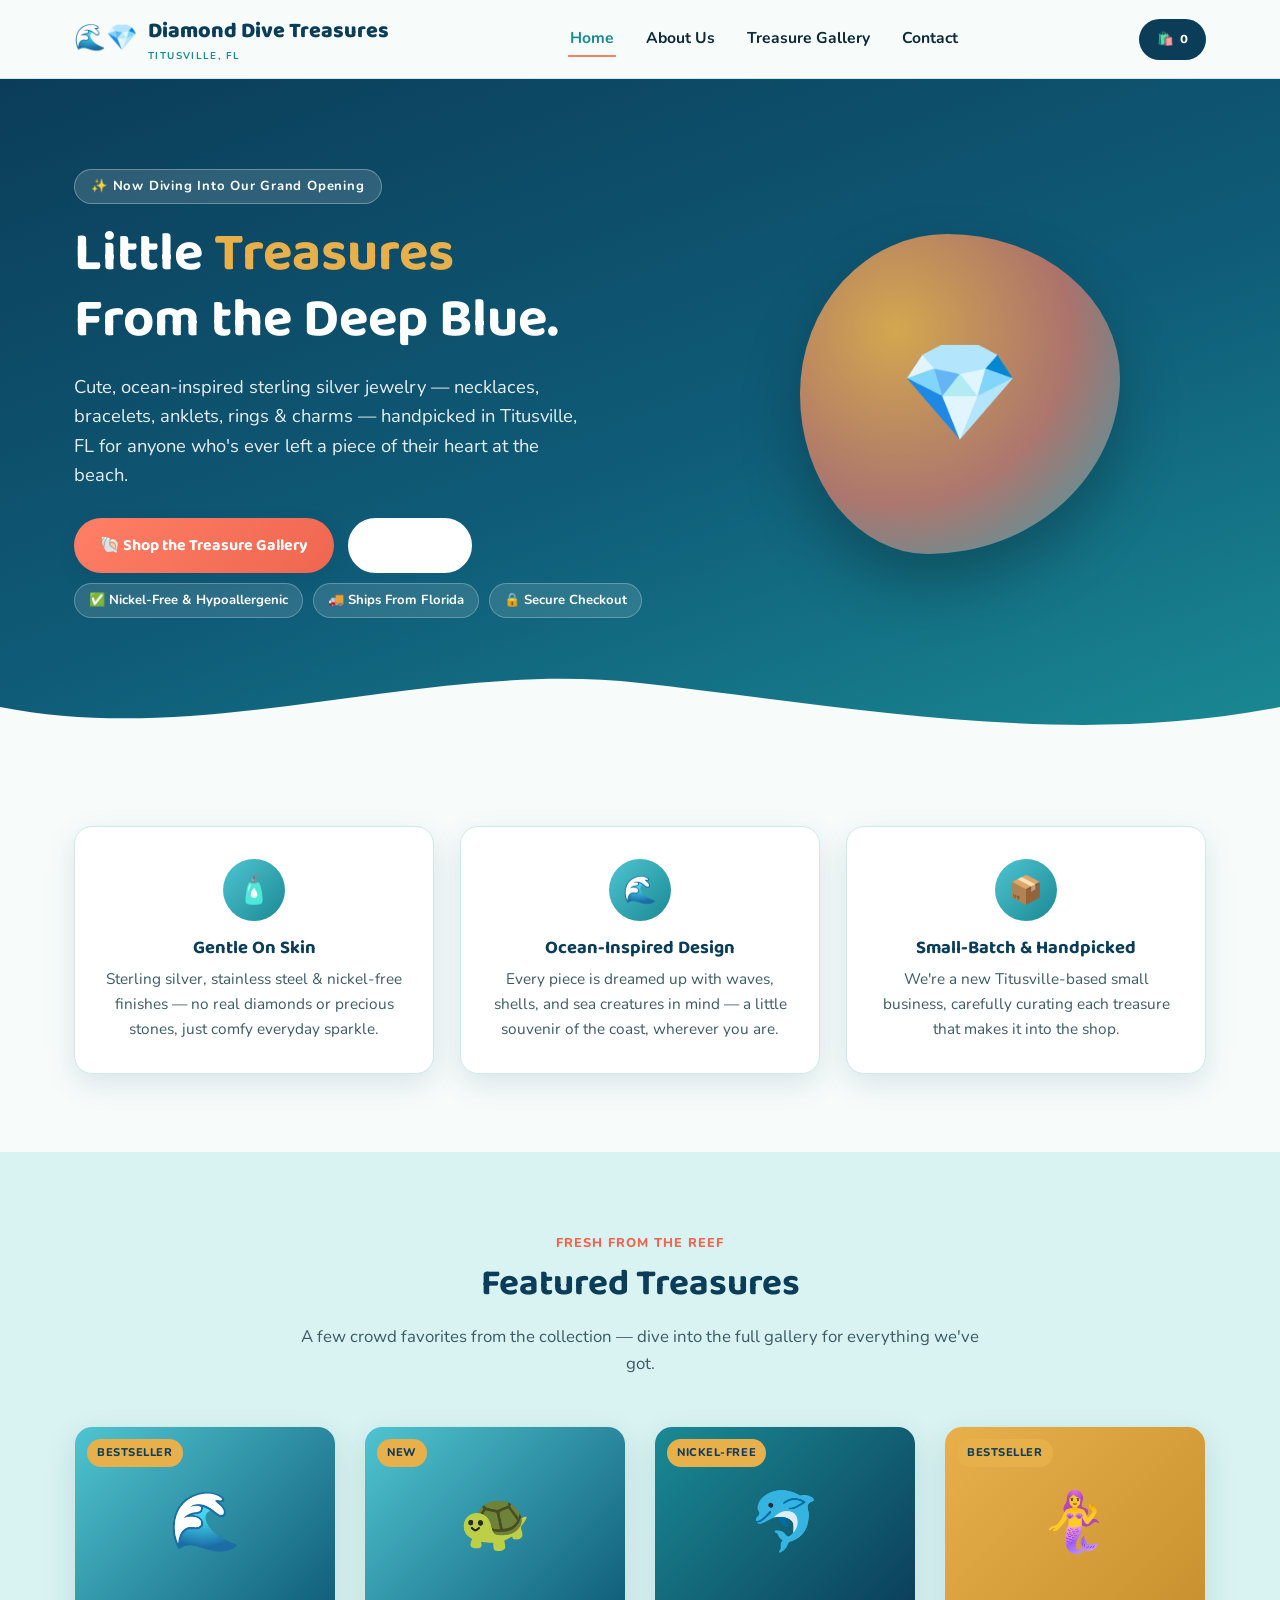
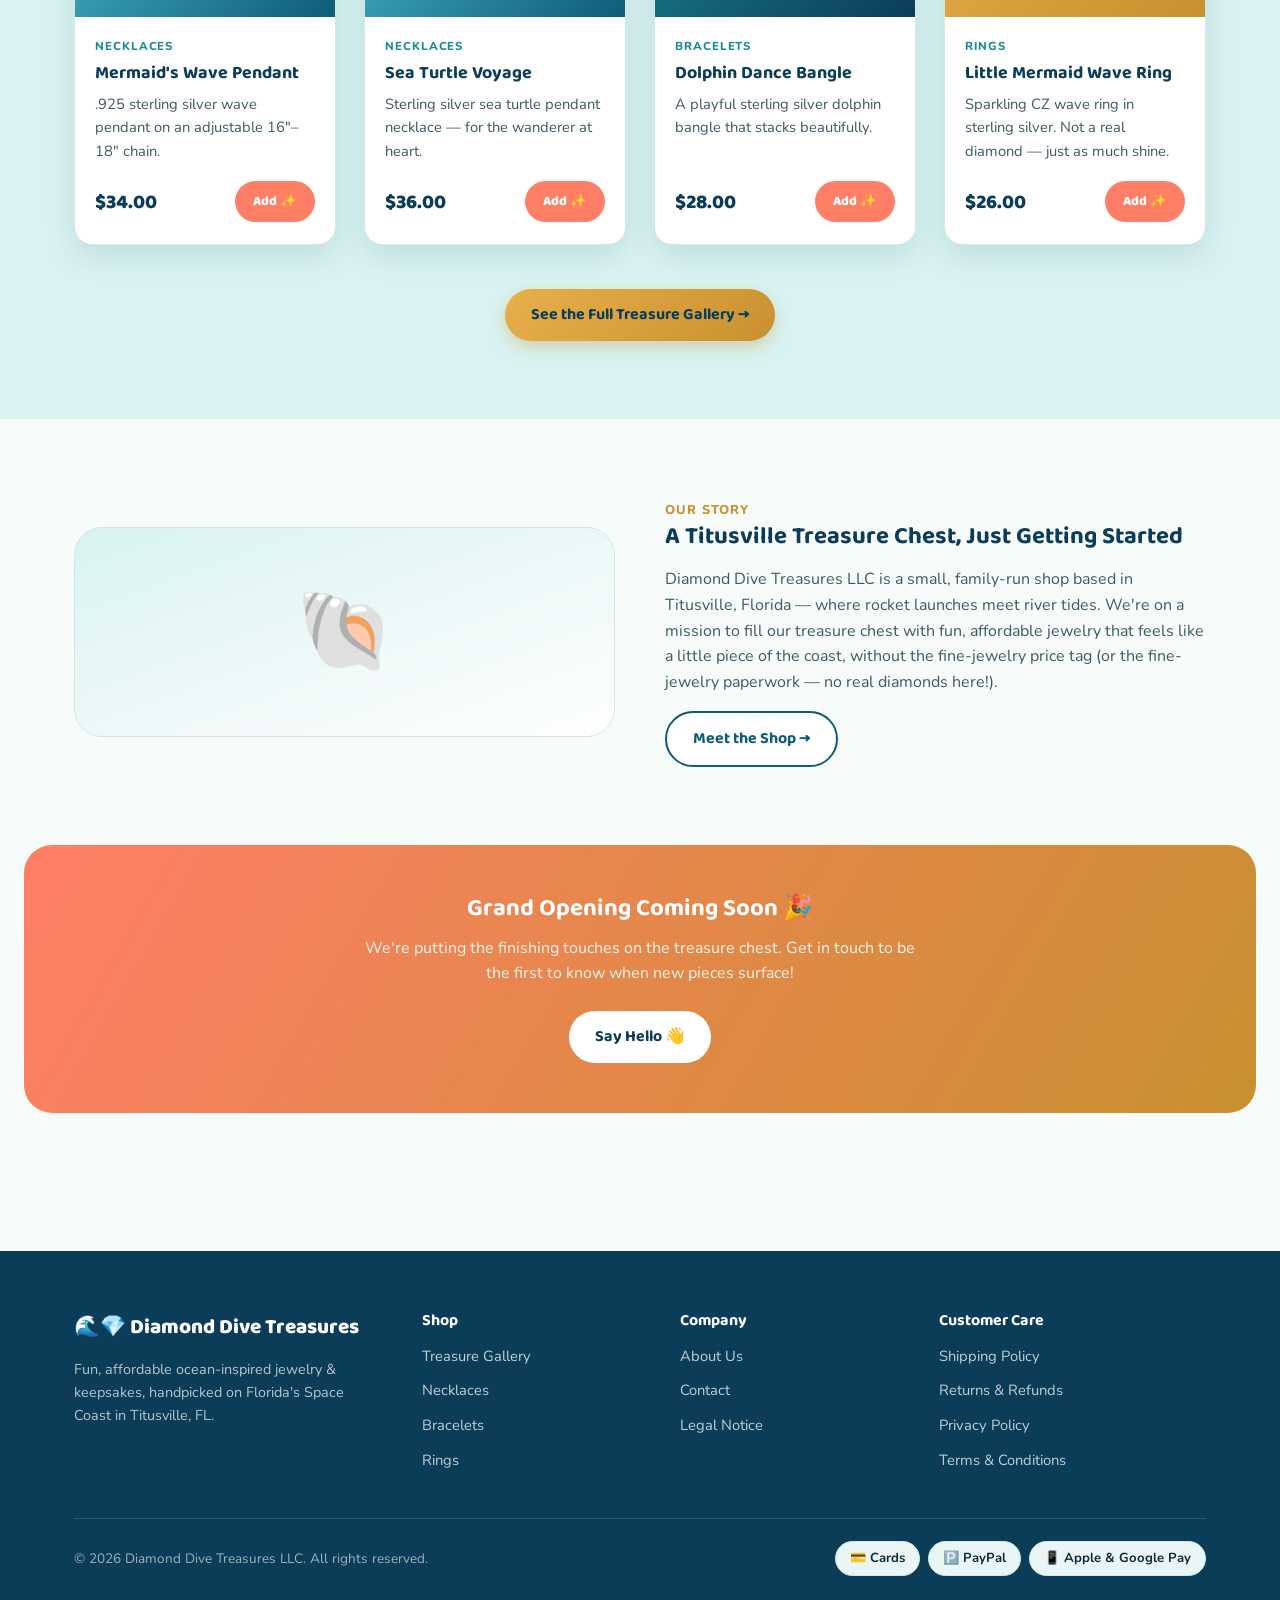
==== index.html @ 78269900 "Remove footer social links and "opening soon" note - Drop the footer-social icon block (Instagram/Fa" ====
<!DOCTYPE html>
<html lang="en">
<head>
  <meta charset="UTF-8" />
  <meta name="viewport" content="width=device-width, initial-scale=1.0" />
  <title>Diamond Dive Treasures LLC | Ocean-Inspired Jewelry &amp; Keepsakes — Titusville, FL</title>
  <meta name="description" content="Fun, affordable ocean-inspired jewelry and keepsakes — sterling silver necklaces, bracelets, anklets, rings & charms. Handpicked in Titusville, FL." />
  <link rel="canonical" href="https://diamonddivetreasures.shop/" />
  <meta property="og:type" content="website" />
  <meta property="og:site_name" content="Diamond Dive Treasures LLC" />
  <meta property="og:url" content="https://diamonddivetreasures.shop/" />
  <meta property="og:title" content="Diamond Dive Treasures LLC | Ocean-Inspired Jewelry &amp; Keepsakes — Titusville, FL" />
  <meta property="og:description" content="Fun, affordable ocean-inspired jewelry and keepsakes — sterling silver necklaces, bracelets, anklets, rings & charms. Handpicked in Titusville, FL." />
  <link rel="icon" href="data:image/svg+xml,%3Csvg xmlns='http://www.w3.org/2000/svg' viewBox='0 0 100 100'%3E%3Ctext y='.9em' font-size='90'%3E%F0%9F%92%8E%3C/text%3E%3C/svg%3E" />
  <link rel="stylesheet" href="css/style.css" />

  <!-- Snipcart (shopping cart + checkout). Replace data-api-key with your own public key. See README.md -->
  <link rel="preconnect" href="https://app.snipcart.com" />
  <link rel="preconnect" href="https://cdn.snipcart.com" />
  <link rel="stylesheet" href="https://cdn.snipcart.com/themes/v3.7.1/default/snipcart.css" />
</head>
<body>

  <!-- ============ HEADER ============ -->
  <header class="site-header">
    <div class="nav-wrap">
      <a href="index.html" class="logo">
        <span class="logo-icon">🌊💎</span>
        <span>
          Diamond Dive Treasures
          <span class="logo-sub">Titusville, FL</span>
        </span>
      </a>
      <nav>
        <ul class="nav-links">
          <li><a href="index.html">Home</a></li>
          <li><a href="about.html">About Us</a></li>
          <li><a href="gallery.html">Treasure Gallery</a></li>
          <li><a href="contact.html">Contact</a></li>
        </ul>
      </nav>
      <div class="nav-actions">
        <button class="cart-btn snipcart-checkout" aria-label="View cart">
          🛍️ <span class="snipcart-total-items">0</span>
        </button>
        <button class="nav-toggle" aria-label="Toggle menu">
          <span></span><span></span><span></span>
        </button>
      </div>
    </div>
  </header>

  <!-- ============ HERO ============ -->
  <section class="hero">
    <div class="bubbles"></div>
    <div class="container">
      <div>
        <span class="hero-eyebrow">✨ Now Diving Into Our Grand Opening</span>
        <h1>Little <span>Treasures</span><br>From the Deep Blue.</h1>
        <p class="lead">Cute, ocean-inspired sterling silver jewelry — necklaces, bracelets, anklets, rings &amp; charms — handpicked in Titusville, FL for anyone who's ever left a piece of their heart at the beach.</p>
        <div class="hero-ctas">
          <a href="gallery.html" class="btn btn-primary">🐚 Shop the Treasure Gallery</a>
          <a href="about.html" class="btn btn-secondary" style="border-color:#fff;color:#fff;">Our Story</a>
        </div>
        <div class="badge-row" style="justify-content:flex-start;">
          <span class="badge">✅ Nickel-Free &amp; Hypoallergenic</span>
          <span class="badge">🚚 Ships From Florida</span>
          <span class="badge">🔒 Secure Checkout</span>
        </div>
      </div>
      <div class="hero-art">
        <div class="hero-blob">💎</div>
      </div>
    </div>
    <div class="wave-divider">
      <svg viewBox="0 0 1440 120" preserveAspectRatio="none"><path fill="#f7fcfb" d="M0,64 C240,120 480,0 720,32 C960,64 1200,120 1440,64 L1440,120 L0,120 Z"></path></svg>
    </div>
  </section>

  <!-- ============ TRUST FEATURES ============ -->
  <section class="section">
    <div class="container">
      <div class="grid-3">
        <div class="feature-card">
          <div class="icon">🧴</div>
          <h3>Gentle On Skin</h3>
          <p>Sterling silver, stainless steel &amp; nickel-free finishes — no real diamonds or precious stones, just comfy everyday sparkle.</p>
        </div>
        <div class="feature-card">
          <div class="icon">🌊</div>
          <h3>Ocean-Inspired Design</h3>
          <p>Every piece is dreamed up with waves, shells, and sea creatures in mind — a little souvenir of the coast, wherever you are.</p>
        </div>
        <div class="feature-card">
          <div class="icon">📦</div>
          <h3>Small-Batch &amp; Handpicked</h3>
          <p>We're a new Titusville-based small business, carefully curating each treasure that makes it into the shop.</p>
        </div>
      </div>
    </div>
  </section>

  <!-- ============ FEATURED PRODUCTS ============ -->
  <section class="section section-alt">
    <div class="container">
      <div class="section-head">
        <span class="kicker">Fresh From the Reef</span>
        <h2>Featured Treasures</h2>
        <p>A few crowd favorites from the collection — dive into the full gallery for everything we've got.</p>
      </div>

      <div class="product-grid">

        <div class="product-card" data-category="necklaces">
          <div class="product-media"><span class="tag">Bestseller</span>🌊</div>
          <div class="product-body">
            <span class="product-cat">Necklaces</span>
            <h3>Mermaid's Wave Pendant</h3>
            <p class="desc">.925 sterling silver wave pendant on an adjustable 16"–18" chain.</p>
            <div class="product-footer">
              <span class="price">$34.00</span>
              <button class="snipcart-add-item"
                data-item-id="ddt-001"
                data-item-price="34.00"
                data-item-url="/gallery.html"
                data-item-name="Mermaid's Wave Pendant Necklace">Add ✨</button>
            </div>
          </div>
        </div>

        <div class="product-card" data-category="necklaces">
          <div class="product-media"><span class="tag">New</span>🐢</div>
          <div class="product-body">
            <span class="product-cat">Necklaces</span>
            <h3>Sea Turtle Voyage</h3>
            <p class="desc">Sterling silver sea turtle pendant necklace — for the wanderer at heart.</p>
            <div class="product-footer">
              <span class="price">$36.00</span>
              <button class="snipcart-add-item"
                data-item-id="ddt-005"
                data-item-price="36.00"
                data-item-url="/gallery.html"
                data-item-name="Sea Turtle Voyage Necklace">Add ✨</button>
            </div>
          </div>
        </div>

        <div class="product-card" data-category="bracelets">
          <div class="product-media"><span class="tag">Nickel-Free</span>🐬</div>
          <div class="product-body">
            <span class="product-cat">Bracelets</span>
            <h3>Dolphin Dance Bangle</h3>
            <p class="desc">A playful sterling silver dolphin bangle that stacks beautifully.</p>
            <div class="product-footer">
              <span class="price">$28.00</span>
              <button class="snipcart-add-item"
                data-item-id="ddt-008"
                data-item-price="28.00"
                data-item-url="/gallery.html"
                data-item-name="Dolphin Dance Bangle">Add ✨</button>
            </div>
          </div>
        </div>

        <div class="product-card" data-category="rings">
          <div class="product-media"><span class="tag">Bestseller</span>🧜‍♀️</div>
          <div class="product-body">
            <span class="product-cat">Rings</span>
            <h3>Little Mermaid Wave Ring</h3>
            <p class="desc">Sparkling CZ wave ring in sterling silver. Not a real diamond — just as much shine.</p>
            <div class="product-footer">
              <span class="price">$26.00</span>
              <button class="snipcart-add-item"
                data-item-id="ddt-013"
                data-item-price="26.00"
                data-item-url="/gallery.html"
                data-item-name="Little Mermaid Wave Ring">Add ✨</button>
            </div>
          </div>
        </div>

      </div>

      <div class="text-center" style="margin-top:44px;">
        <a href="gallery.html" class="btn btn-gold">See the Full Treasure Gallery →</a>
      </div>
    </div>
  </section>

  <!-- ============ ABOUT TEASER ============ -->
  <section class="section">
    <div class="container split">
      <div class="about-blob">🐚</div>
      <div>
        <span class="kicker" style="color:#c9902f;font-weight:800;letter-spacing:.08em;text-transform:uppercase;font-size:.8rem;">Our Story</span>
        <h2>A Titusville Treasure Chest, Just Getting Started</h2>
        <p style="color:var(--ink-soft);">Diamond Dive Treasures LLC is a small, family-run shop based in Titusville, Florida — where rocket launches meet river tides. We're on a mission to fill our treasure chest with fun, affordable jewelry that feels like a little piece of the coast, without the fine-jewelry price tag (or the fine-jewelry paperwork — no real diamonds here!).</p>
        <a href="about.html" class="btn btn-secondary">Meet the Shop →</a>
      </div>
    </div>
  </section>

  <!-- ============ CTA BANNER ============ -->
  <section class="section" style="padding-top:0;">
    <div class="cta-banner">
      <h2>Grand Opening Coming Soon 🎉</h2>
      <p>We're putting the finishing touches on the treasure chest. Get in touch to be the first to know when new pieces surface!</p>
      <a href="contact.html" class="btn" style="background:#fff;color:var(--deep-navy);">Say Hello 👋</a>
    </div>
  </section>

  <!-- ============ FOOTER ============ -->
  <footer class="site-footer">
    <div class="container">
      <div class="footer-grid">
        <div>
          <div class="footer-brand">🌊💎 Diamond Dive Treasures</div>
          <p class="footer-tag">Fun, affordable ocean-inspired jewelry &amp; keepsakes, handpicked on Florida's Space Coast in Titusville, FL.</p>
        </div>
        <div>
          <h4>Shop</h4>
          <ul>
            <li><a href="gallery.html">Treasure Gallery</a></li>
            <li><a href="gallery.html#necklaces">Necklaces</a></li>
            <li><a href="gallery.html#bracelets">Bracelets</a></li>
            <li><a href="gallery.html#rings">Rings</a></li>
          </ul>
        </div>
        <div>
          <h4>Company</h4>
          <ul>
            <li><a href="about.html">About Us</a></li>
            <li><a href="contact.html">Contact</a></li>
            <li><a href="legal-notice.html">Legal Notice</a></li>
          </ul>
        </div>
        <div>
          <h4>Customer Care</h4>
          <ul>
            <li><a href="shipping-policy.html">Shipping Policy</a></li>
            <li><a href="returns-refunds.html">Returns &amp; Refunds</a></li>
            <li><a href="privacy-policy.html">Privacy Policy</a></li>
            <li><a href="terms-conditions.html">Terms &amp; Conditions</a></li>
          </ul>
        </div>
      </div>
      <div class="footer-bottom">
        <span>&copy; <span id="year"></span> Diamond Dive Treasures LLC. All rights reserved.</span>
        <div class="payment-badges" aria-label="We accept">
          <span class="badge" style="color:#0d2b36;background:#e9f6f5;border-color:#cfe9e7;">💳 Cards</span>
          <span class="badge" style="color:#0d2b36;background:#e9f6f5;border-color:#cfe9e7;">🅿️ PayPal</span>
          <span class="badge" style="color:#0d2b36;background:#e9f6f5;border-color:#cfe9e7;">📱 Apple &amp; Google Pay</span>
        </div>
      </div>
    </div>
  </footer>

  <script>document.getElementById('year').textContent = new Date().getFullYear();</script>
  <script src="js/main.js"></script>

  <!-- Snipcart cart container -->
  <div hidden id="snipcart" data-api-key="YOUR_SNIPCART_PUBLIC_API_KEY" data-config-modal-style="side"></div>
  <script async src="https://cdn.snipcart.com/themes/v3.7.1/default/snipcart.js"></script>
</body>
</html>
---- css/style.css ----
/* ============================================================
   Diamond Dive Treasures LLC — Ocean Theme Stylesheet
   ============================================================ */

@import url('https://fonts.googleapis.com/css2?family=Baloo+2:wght@500;700;800&family=Nunito:wght@400;600;700;800&display=swap');

:root {
  /* Ocean palette */
  --deep-navy: #0b3d59;
  --ocean-blue: #0f5c78;
  --teal: #1a8a94;
  --aqua: #4fc4d1;
  --seafoam: #d8f3f1;
  --foam-white: #f7fcfb;
  --sand: #fdf6e8;
  --treasure-gold: #e8b04b;
  --treasure-gold-dark: #c9902f;
  --coral: #ff7f66;
  --coral-dark: #ef6650;
  --ink: #0d2b36;
  --ink-soft: #3c5a63;
  --border-soft: #cfe9e7;

  --shadow-soft: 0 10px 30px rgba(11, 61, 89, 0.12);
  --shadow-pop: 0 6px 16px rgba(11, 61, 89, 0.18);
  --radius: 18px;
  --radius-sm: 12px;
}

* { box-sizing: border-box; }

html { scroll-behavior: smooth; }

body {
  margin: 0;
  font-family: 'Nunito', sans-serif;
  color: var(--ink);
  background: var(--foam-white);
  line-height: 1.6;
}

h1, h2, h3, h4, .brand-font {
  font-family: 'Baloo 2', cursive;
  color: var(--deep-navy);
  line-height: 1.2;
  margin: 0 0 0.5em;
}

a { color: var(--teal); text-decoration: none; }
a:hover { color: var(--coral); }

img { max-width: 100%; display: block; }

.container {
  width: 100%;
  max-width: 1180px;
  margin: 0 auto;
  padding: 0 24px;
}

/* ---------------- Buttons ---------------- */
.btn {
  display: inline-flex;
  align-items: center;
  gap: 8px;
  padding: 13px 26px;
  border-radius: 999px;
  font-family: 'Baloo 2', cursive;
  font-weight: 700;
  font-size: 1rem;
  border: none;
  cursor: pointer;
  transition: transform 0.15s ease, box-shadow 0.15s ease, background 0.15s ease;
  text-align: center;
}
.btn:hover { transform: translateY(-2px); }

.btn-primary {
  background: linear-gradient(135deg, var(--coral), var(--coral-dark));
  color: #fff;
  box-shadow: var(--shadow-pop);
}
.btn-primary:hover { color: #fff; box-shadow: 0 10px 22px rgba(239, 102, 80, 0.35); }

.btn-secondary {
  background: #fff;
  color: var(--ocean-blue);
  border: 2px solid var(--ocean-blue);
}
.btn-secondary:hover { color: var(--teal); border-color: var(--teal); }

.btn-gold {
  background: linear-gradient(135deg, var(--treasure-gold), var(--treasure-gold-dark));
  color: var(--deep-navy);
  box-shadow: 0 6px 16px rgba(201, 144, 47, 0.35);
}
.btn-gold:hover { color: var(--deep-navy); }

.btn-block { width: 100%; justify-content: center; }
.btn-sm { padding: 9px 18px; font-size: 0.9rem; }

/* ---------------- Header / Nav ---------------- */
.site-header {
  position: sticky;
  top: 0;
  z-index: 100;
  background: rgba(247, 252, 251, 0.92);
  backdrop-filter: blur(8px);
  border-bottom: 1px solid var(--border-soft);
}

.nav-wrap {
  display: flex;
  align-items: center;
  justify-content: space-between;
  padding: 14px 24px;
  max-width: 1180px;
  margin: 0 auto;
}

.logo {
  display: flex;
  align-items: center;
  gap: 10px;
  font-family: 'Baloo 2', cursive;
  font-weight: 800;
  font-size: 1.35rem;
  color: var(--deep-navy);
}
.logo .logo-icon { font-size: 1.6rem; }
.logo .logo-sub {
  display: block;
  font-family: 'Nunito', sans-serif;
  font-weight: 700;
  font-size: 0.62rem;
  letter-spacing: 0.14em;
  color: var(--teal);
  text-transform: uppercase;
}

.nav-links {
  display: flex;
  align-items: center;
  gap: 28px;
  list-style: none;
  margin: 0;
  padding: 0;
}
.nav-links a {
  color: var(--ink);
  font-weight: 700;
  font-size: 0.98rem;
  padding: 6px 2px;
  border-bottom: 2px solid transparent;
}
.nav-links a:hover,
.nav-links a.active { color: var(--teal); border-bottom-color: var(--coral); }

.nav-actions { display: flex; align-items: center; gap: 14px; }

.cart-btn {
  position: relative;
  display: inline-flex;
  align-items: center;
  gap: 6px;
  background: var(--deep-navy);
  color: #fff;
  border: none;
  border-radius: 999px;
  padding: 10px 18px;
  font-family: 'Baloo 2', cursive;
  font-weight: 700;
  cursor: pointer;
}
.cart-btn:hover { background: var(--ocean-blue); color: #fff; }

.nav-toggle {
  display: none;
  flex-direction: column;
  gap: 5px;
  background: none;
  border: none;
  cursor: pointer;
  padding: 6px;
}
.nav-toggle span { width: 26px; height: 3px; background: var(--deep-navy); border-radius: 3px; }

@media (max-width: 860px) {
  .nav-links {
    position: fixed;
    top: 68px;
    left: 0;
    right: 0;
    background: var(--foam-white);
    flex-direction: column;
    align-items: flex-start;
    gap: 0;
    padding: 10px 24px 20px;
    border-bottom: 1px solid var(--border-soft);
    transform: translateY(-130%);
    transition: transform 0.25s ease;
  }
  .nav-links.open { transform: translateY(0); }
  .nav-links li { width: 100%; padding: 10px 0; border-bottom: 1px solid var(--border-soft); }
  .nav-toggle { display: flex; }
}

/* ---------------- Hero ---------------- */
.hero {
  position: relative;
  overflow: hidden;
  background: linear-gradient(160deg, var(--deep-navy), var(--ocean-blue) 55%, var(--teal));
  color: #fff;
  padding: 90px 0 130px;
}
.hero .container {
  position: relative;
  z-index: 2;
  display: grid;
  grid-template-columns: 1.1fr 0.9fr;
  gap: 40px;
  align-items: center;
}
.hero-eyebrow {
  display: inline-block;
  background: rgba(255,255,255,0.14);
  border: 1px solid rgba(255,255,255,0.3);
  padding: 6px 16px;
  border-radius: 999px;
  font-weight: 700;
  font-size: 0.82rem;
  letter-spacing: 0.06em;
  margin-bottom: 18px;
}
.hero h1 {
  color: #fff;
  font-size: clamp(2.2rem, 4.5vw, 3.4rem);
  margin-bottom: 0.35em;
}
.hero h1 span { color: var(--treasure-gold); }
.hero p.lead {
  font-size: 1.15rem;
  color: rgba(255,255,255,0.9);
  max-width: 46ch;
  margin-bottom: 28px;
}
.hero-ctas { display: flex; gap: 14px; flex-wrap: wrap; }

.hero-art {
  position: relative;
  display: flex;
  align-items: center;
  justify-content: center;
}
.hero-blob {
  width: 320px;
  height: 320px;
  border-radius: 46% 54% 60% 40% / 50% 45% 55% 50%;
  background: radial-gradient(circle at 30% 30%, rgba(232,176,75,0.9), rgba(255,127,102,0.65) 55%, rgba(79,196,209,0.55));
  display: flex;
  align-items: center;
  justify-content: center;
  font-size: 6rem;
  box-shadow: 0 30px 60px rgba(0,0,0,0.25);
  animation: float 6s ease-in-out infinite;
}
@keyframes float {
  0%, 100% { transform: translateY(0) rotate(0deg); }
  50% { transform: translateY(-16px) rotate(3deg); }
}

.wave-divider {
  position: absolute;
  left: 0; right: 0; bottom: -1px;
  line-height: 0;
}
.wave-divider svg { width: 100%; height: 90px; display: block; }

.bubbles { position: absolute; inset: 0; z-index: 1; pointer-events: none; }
.bubble {
  position: absolute;
  bottom: -60px;
  background: rgba(255,255,255,0.18);
  border-radius: 50%;
  animation: rise linear infinite;
}
@keyframes rise {
  0% { transform: translateY(0) translateX(0); opacity: 0; }
  10% { opacity: 1; }
  100% { transform: translateY(-520px) translateX(20px); opacity: 0; }
}

/* ---------------- Sections ---------------- */
.section { padding: 78px 0; }
.section-alt { background: var(--seafoam); }
.section-sand { background: var(--sand); }

.section-head { text-align: center; max-width: 680px; margin: 0 auto 48px; }
.section-head .kicker {
  display: inline-block;
  color: var(--coral-dark);
  font-weight: 800;
  letter-spacing: 0.08em;
  text-transform: uppercase;
  font-size: 0.8rem;
  margin-bottom: 8px;
}
.section-head h2 { font-size: clamp(1.7rem, 3vw, 2.3rem); }
.section-head p { color: var(--ink-soft); font-size: 1.05rem; }

/* ---------------- Feature / value cards ---------------- */
.grid-3 { display: grid; grid-template-columns: repeat(3, 1fr); gap: 26px; }
.grid-2 { display: grid; grid-template-columns: repeat(2, 1fr); gap: 26px; }

.feature-card {
  background: #fff;
  border-radius: var(--radius);
  padding: 32px 26px;
  text-align: center;
  box-shadow: var(--shadow-soft);
  border: 1px solid var(--border-soft);
}
.feature-card .icon {
  width: 62px; height: 62px;
  margin: 0 auto 16px;
  border-radius: 50%;
  background: linear-gradient(135deg, var(--aqua), var(--teal));
  display: flex; align-items: center; justify-content: center;
  font-size: 1.7rem;
}
.feature-card h3 { font-size: 1.15rem; margin-bottom: 8px; }
.feature-card p { color: var(--ink-soft); font-size: 0.96rem; margin: 0; }

/* ---------------- Product cards ---------------- */
.product-grid {
  display: grid;
  grid-template-columns: repeat(auto-fill, minmax(255px, 1fr));
  gap: 28px;
}

.product-card {
  background: #fff;
  border-radius: var(--radius);
  overflow: hidden;
  box-shadow: var(--shadow-soft);
  border: 1px solid var(--border-soft);
  display: flex;
  flex-direction: column;
  transition: transform 0.2s ease, box-shadow 0.2s ease;
}
.product-card:hover { transform: translateY(-5px); box-shadow: 0 16px 34px rgba(11,61,89,0.18); }

.product-media {
  height: 190px;
  background: linear-gradient(135deg, var(--aqua), var(--ocean-blue));
  display: flex; align-items: center; justify-content: center;
  font-size: 3.6rem;
  position: relative;
}
.product-media .tag {
  position: absolute;
  top: 12px; left: 12px;
  background: var(--treasure-gold);
  color: var(--deep-navy);
  font-weight: 800;
  font-size: 0.7rem;
  letter-spacing: 0.05em;
  text-transform: uppercase;
  padding: 5px 10px;
  border-radius: 999px;
}

/* Category accent tiles — each category gets its own gradient so the
   gallery reads as color-coded at a glance, until real product photos
   replace these placeholder tiles. */
.product-card[data-category="necklaces"] .product-media { background: linear-gradient(135deg, var(--aqua), var(--ocean-blue)); }
.product-card[data-category="bracelets"] .product-media { background: linear-gradient(135deg, var(--teal), var(--deep-navy)); }
.product-card[data-category="anklets"] .product-media { background: linear-gradient(135deg, var(--sand), var(--treasure-gold)); }
.product-card[data-category="rings"] .product-media { background: linear-gradient(135deg, var(--treasure-gold), var(--treasure-gold-dark)); }
.product-card[data-category="charms"] .product-media { background: linear-gradient(135deg, var(--coral), var(--coral-dark)); }
.product-card[data-category="earrings"] .product-media { background: linear-gradient(135deg, var(--ocean-blue), var(--teal)); }
.product-card[data-category="giftsets"] .product-media { background: linear-gradient(135deg, var(--deep-navy), var(--coral-dark)); }

.product-body { padding: 20px 20px 22px; display: flex; flex-direction: column; gap: 8px; flex: 1; }
.product-cat { font-size: 0.72rem; font-weight: 800; letter-spacing: 0.08em; text-transform: uppercase; color: var(--teal); }
.product-body h3 { font-size: 1.12rem; margin: 0; }
.product-body p.desc { color: var(--ink-soft); font-size: 0.92rem; margin: 0; flex: 1; }
.product-meta { font-size: 0.82rem; color: var(--ink-soft); }
.product-footer {
  display: flex; align-items: center; justify-content: space-between;
  margin-top: 10px;
}
.price { font-family: 'Baloo 2', cursive; font-weight: 800; font-size: 1.25rem; color: var(--deep-navy); }

.snipcart-add-item {
  background: var(--coral);
  color: #fff;
  border: none;
  border-radius: 999px;
  padding: 10px 18px;
  font-weight: 800;
  font-family: 'Baloo 2', cursive;
  cursor: pointer;
  transition: background 0.15s ease, transform 0.15s ease;
}
.snipcart-add-item:hover { background: var(--coral-dark); transform: translateY(-2px); }

/* ---------------- Filters ---------------- */
.filter-bar {
  display: flex; flex-wrap: wrap; gap: 10px;
  justify-content: center;
  margin-bottom: 40px;
}
.filter-btn {
  background: #fff;
  border: 2px solid var(--border-soft);
  color: var(--ink-soft);
  font-weight: 700;
  padding: 8px 18px;
  border-radius: 999px;
  cursor: pointer;
  font-family: 'Nunito', sans-serif;
}
.filter-btn.active, .filter-btn:hover {
  background: var(--teal); border-color: var(--teal); color: #fff;
}

/* ---------------- About page ---------------- */
.split {
  display: grid;
  grid-template-columns: 1fr 1fr;
  gap: 50px;
  align-items: center;
}
.about-blob {
  background: linear-gradient(160deg, var(--seafoam), #fff);
  border-radius: 28px;
  padding: 40px;
  text-align: center;
  border: 1px solid var(--border-soft);
  font-size: 5rem;
}
.value-list { list-style: none; margin: 0; padding: 0; display: grid; gap: 14px; }
.value-list li {
  display: flex; gap: 12px; align-items: flex-start;
  background: #fff; border: 1px solid var(--border-soft);
  padding: 14px 16px; border-radius: var(--radius-sm);
}
.value-list .emoji { font-size: 1.4rem; }

.timeline { display: grid; gap: 20px; margin-top: 10px; }
.timeline .step {
  display: flex; gap: 16px; align-items: flex-start;
  background: #fff; border: 1px solid var(--border-soft);
  padding: 18px; border-radius: var(--radius-sm);
}
.timeline .num {
  flex-shrink: 0;
  width: 40px; height: 40px; border-radius: 50%;
  background: var(--deep-navy); color: #fff;
  display: flex; align-items: center; justify-content: center;
  font-family: 'Baloo 2', cursive; font-weight: 700;
}

/* ---------------- Contact ---------------- */
.contact-grid {
  display: grid;
  grid-template-columns: 0.9fr 1.1fr;
  gap: 40px;
}
.contact-card {
  background: #fff;
  border-radius: var(--radius);
  border: 1px solid var(--border-soft);
  padding: 32px;
  box-shadow: var(--shadow-soft);
}
.contact-info-item { display: flex; gap: 14px; margin-bottom: 20px; }
.contact-info-item .icon {
  width: 44px; height: 44px; border-radius: 50%;
  background: var(--seafoam); display: flex; align-items: center; justify-content: center;
  font-size: 1.2rem; flex-shrink: 0;
}
.contact-info-item h4 { margin: 0 0 4px; font-size: 1rem; }
.contact-info-item p { margin: 0; color: var(--ink-soft); font-size: 0.94rem; }

.form-field { margin-bottom: 18px; }
.form-field label { display: block; font-weight: 700; margin-bottom: 6px; font-size: 0.92rem; }
.form-field input,
.form-field textarea,
.form-field select {
  width: 100%;
  padding: 12px 14px;
  border: 2px solid var(--border-soft);
  border-radius: var(--radius-sm);
  font-family: 'Nunito', sans-serif;
  font-size: 0.96rem;
  background: var(--foam-white);
}
.form-field input:focus,
.form-field textarea:focus { outline: none; border-color: var(--teal); }
.form-note { font-size: 0.85rem; color: var(--ink-soft); margin-top: 10px; }
#form-status { margin-top: 14px; font-weight: 700; }
#form-status.success { color: #1a8a5e; }
#form-status.error { color: var(--coral-dark); }

/* ---------------- Legal pages ---------------- */
.legal-wrap { max-width: 850px; margin: 0 auto; }
.legal-wrap h2 { margin-top: 40px; font-size: 1.3rem; }
.legal-wrap h2:first-child { margin-top: 0; }
.legal-wrap p, .legal-wrap li { color: var(--ink-soft); }
.legal-updated {
  display: inline-block;
  background: var(--seafoam);
  padding: 6px 14px;
  border-radius: 999px;
  font-size: 0.85rem;
  font-weight: 700;
  color: var(--teal);
  margin-bottom: 22px;
}
.legal-placeholder {
  background: #fff8e6;
  border: 1px dashed var(--treasure-gold-dark);
  border-radius: var(--radius-sm);
  padding: 18px 20px;
  font-size: 0.92rem;
  color: var(--ink-soft);
  margin-bottom: 30px;
}
.legal-toc {
  background: #fff;
  border: 1px solid var(--border-soft);
  border-radius: var(--radius-sm);
  padding: 20px 24px;
  margin-bottom: 30px;
}
.legal-toc a { display: block; padding: 4px 0; font-weight: 700; }

/* ---------------- CTA banner ---------------- */
.cta-banner {
  background: linear-gradient(120deg, var(--coral), var(--treasure-gold-dark));
  color: #fff;
  border-radius: 28px;
  padding: 50px;
  text-align: center;
  margin: 0 24px;
}
.cta-banner h2 { color: #fff; }
.cta-banner p { color: rgba(255,255,255,0.92); max-width: 55ch; margin: 0 auto 24px; }

/* ---------------- Footer ---------------- */
.site-footer {
  background: var(--deep-navy);
  color: rgba(255,255,255,0.85);
  padding: 60px 0 24px;
  margin-top: 60px;
}
.footer-grid {
  display: grid;
  grid-template-columns: 1.4fr 1fr 1fr 1.2fr;
  gap: 36px;
  padding-bottom: 36px;
  border-bottom: 1px solid rgba(255,255,255,0.15);
}
.footer-grid h4 { color: #fff; font-size: 1rem; margin-bottom: 14px; }
.footer-grid ul { list-style: none; margin: 0; padding: 0; }
.footer-grid li { margin-bottom: 9px; }
.footer-grid a { color: rgba(255,255,255,0.75); font-size: 0.92rem; }
.footer-grid a:hover { color: var(--treasure-gold); }
.footer-brand { font-family: 'Baloo 2', cursive; font-weight: 800; font-size: 1.3rem; color: #fff; margin-bottom: 10px; }
.footer-tag { font-size: 0.9rem; color: rgba(255,255,255,0.7); max-width: 30ch; }
.footer-social { display: flex; gap: 10px; margin-top: 16px; }
.footer-social a {
  width: 36px; height: 36px; border-radius: 50%;
  background: rgba(255,255,255,0.1);
  display: flex; align-items: center; justify-content: center;
}
.footer-bottom {
  display: flex; justify-content: space-between; align-items: center;
  flex-wrap: wrap; gap: 10px;
  padding-top: 22px; font-size: 0.85rem; color: rgba(255,255,255,0.6);
}
.footer-bottom a { color: rgba(255,255,255,0.6); }
.payment-badges { display: flex; gap: 8px; align-items: center; font-size: 1.3rem; }

/* ---------------- Utility ---------------- */
.text-center { text-align: center; }
.mt-0 { margin-top: 0; }
.badge-row { display: flex; gap: 10px; flex-wrap: wrap; justify-content: center; margin-top: 10px; }
.badge {
  background: rgba(255,255,255,0.12);
  border: 1px solid rgba(255,255,255,0.25);
  padding: 6px 14px; border-radius: 999px; font-size: 0.82rem; font-weight: 700; color: #fff;
}

@media (max-width: 900px) {
  .hero .container { grid-template-columns: 1fr; text-align: center; }
  .hero-ctas { justify-content: center; }
  .hero-art { order: -1; }
  .grid-3, .grid-2, .split, .contact-grid { grid-template-columns: 1fr; }
  .footer-grid { grid-template-columns: 1fr 1fr; }
}
@media (max-width: 560px) {
  .footer-grid { grid-template-columns: 1fr; }
  .cta-banner { padding: 34px 22px; margin: 0 16px; }
}
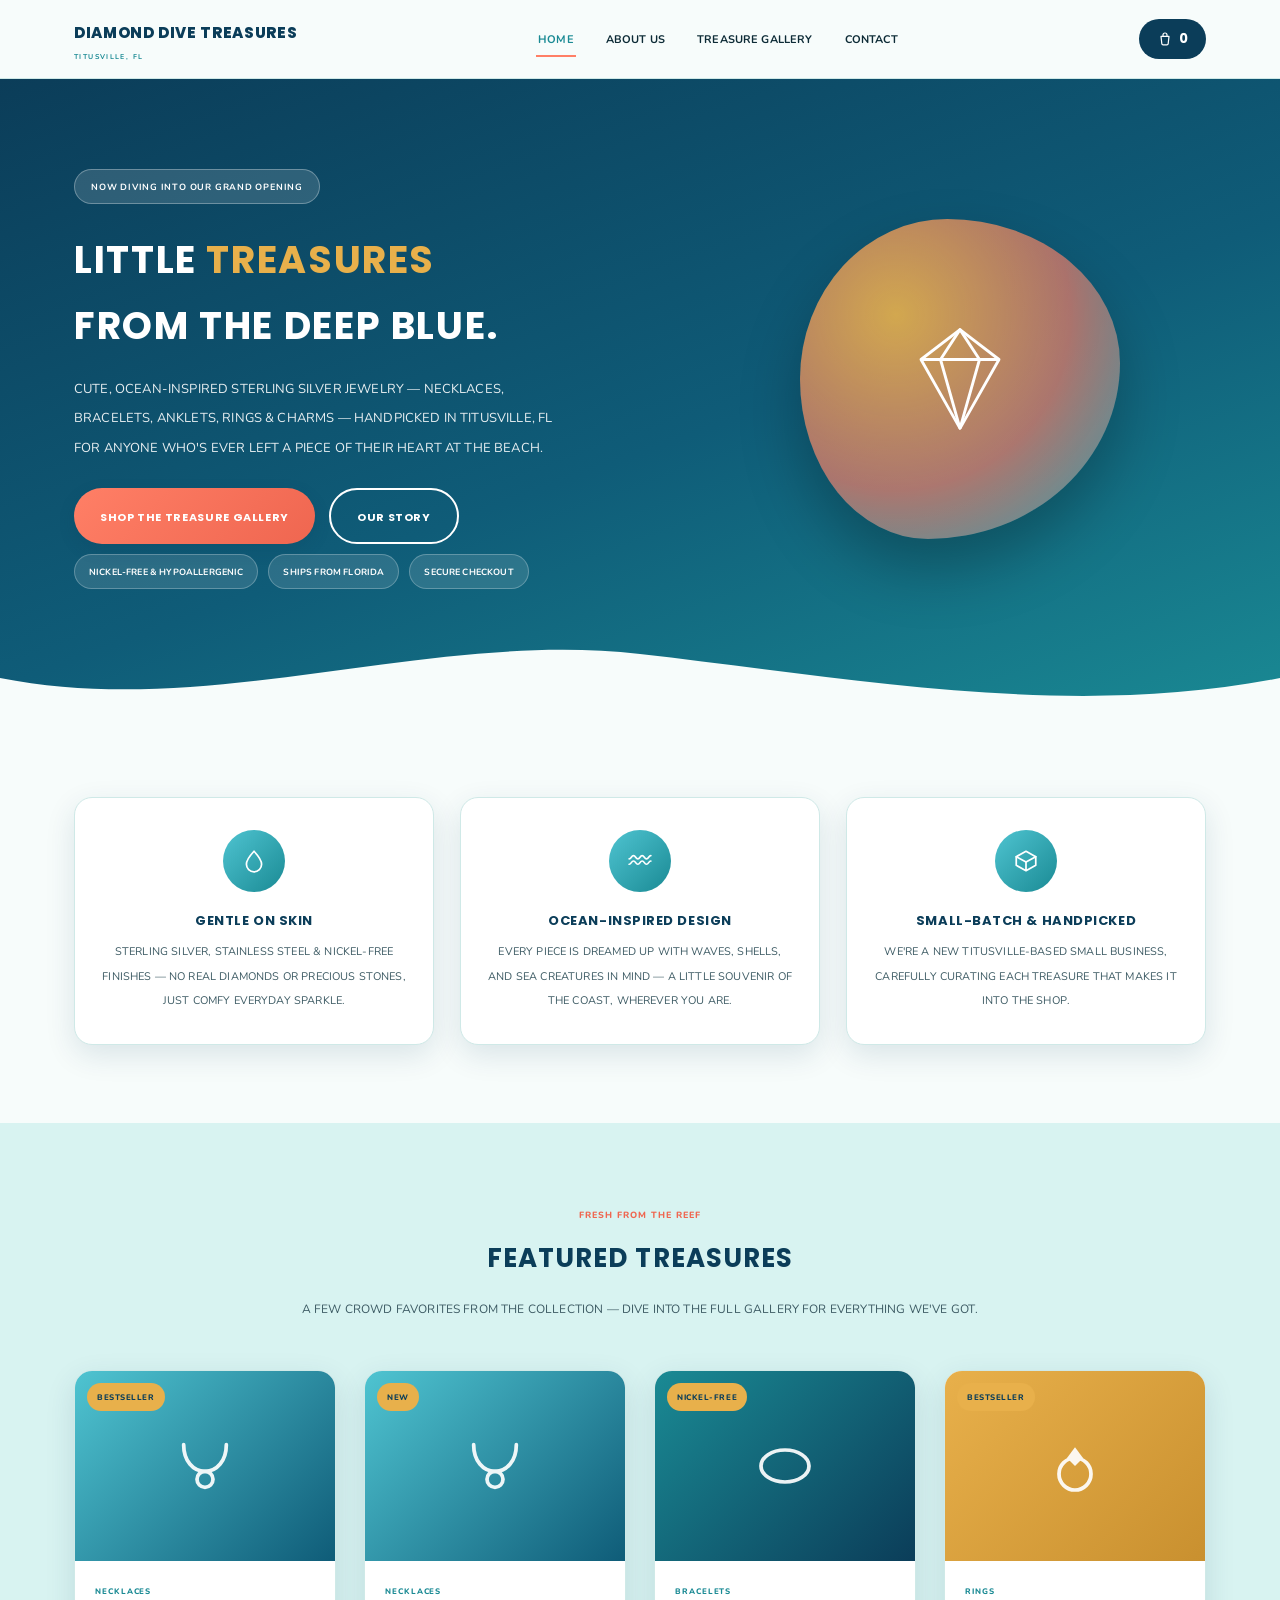
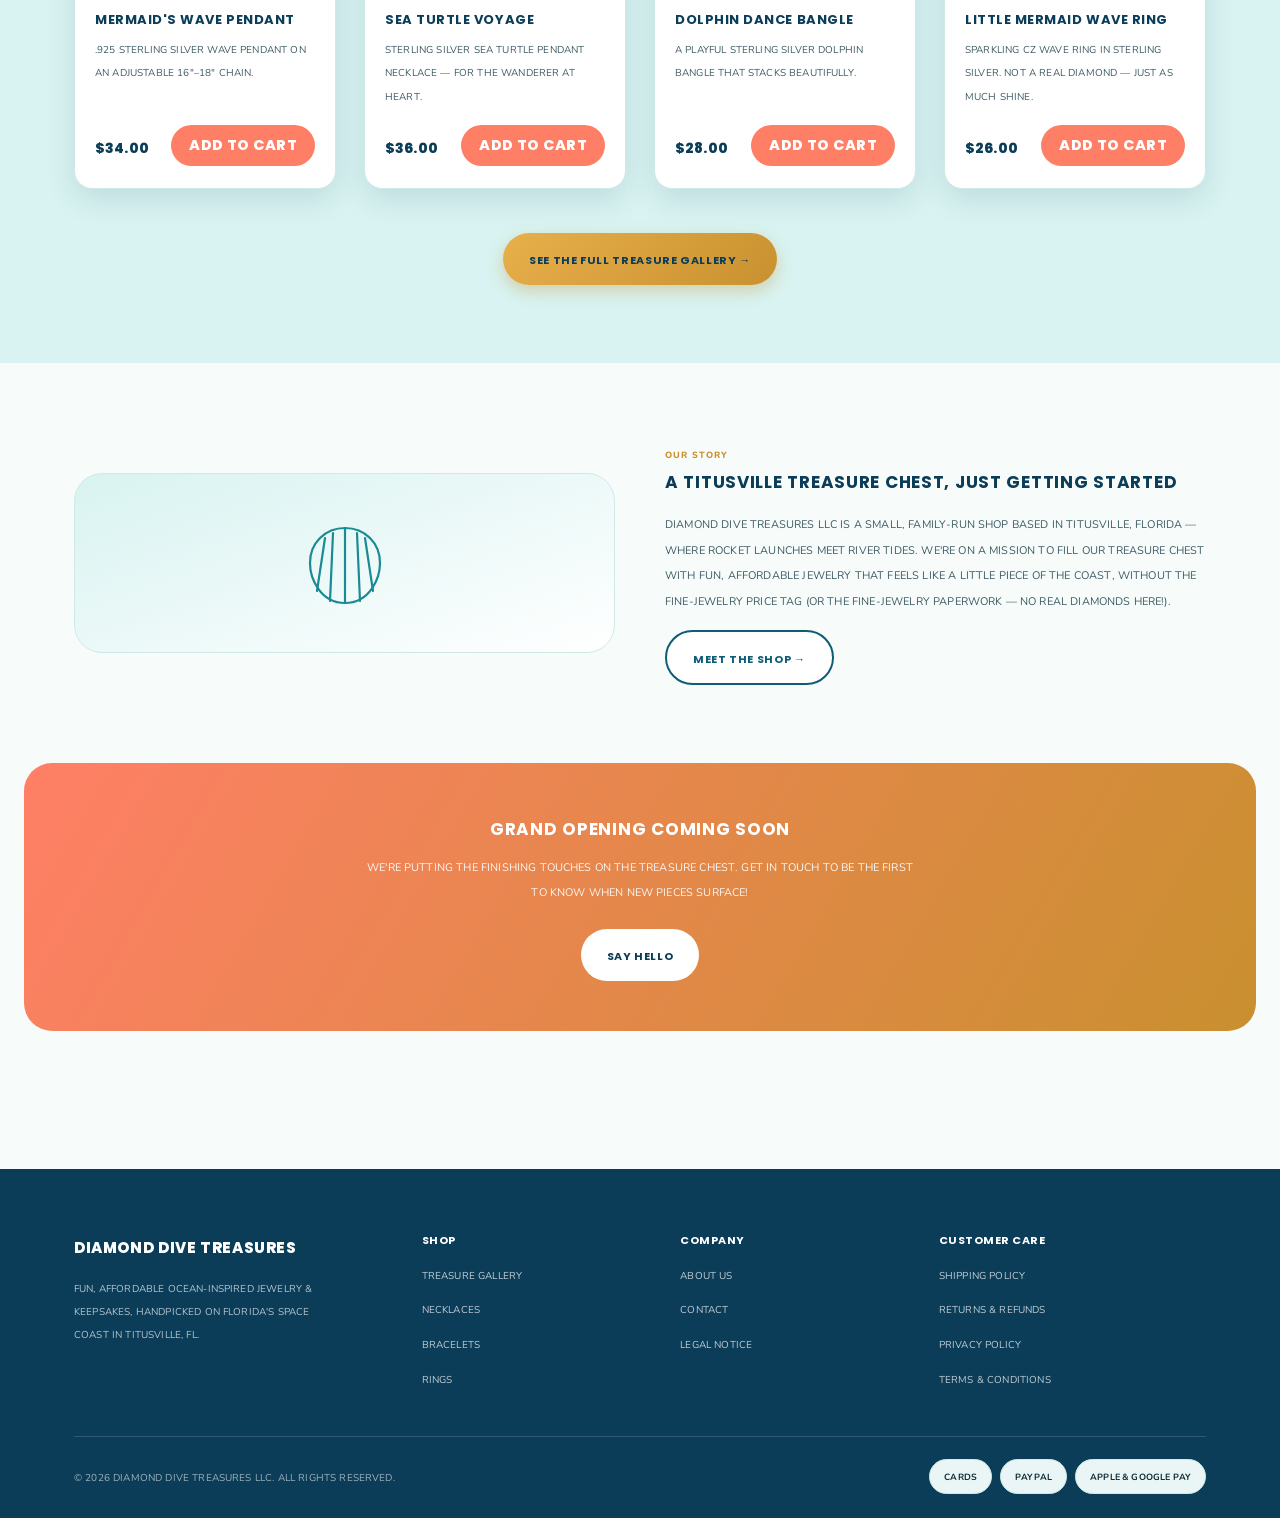
==== commit 011eb783: "Rework site to a cleaner, more professional look Swaps the playful "Baloo 2" rounded font + heavy em" ====
--- a/index.html
+++ b/index.html
@@ -25,7 +25,6 @@
   <header class="site-header">
     <div class="nav-wrap">
       <a href="index.html" class="logo">
-        <span class="logo-icon">🌊💎</span>
         <span>
           Diamond Dive Treasures
           <span class="logo-sub">Titusville, FL</span>
@@ -41,7 +40,7 @@
       </nav>
       <div class="nav-actions">
         <button class="cart-btn snipcart-checkout" aria-label="View cart">
-          🛍️ <span class="snipcart-total-items">0</span>
+          <span class="snipcart-total-items">0</span>
         </button>
         <button class="nav-toggle" aria-label="Toggle menu">
           <span></span><span></span><span></span>
@@ -55,21 +54,21 @@
     <div class="bubbles"></div>
     <div class="container">
       <div>
-        <span class="hero-eyebrow">✨ Now Diving Into Our Grand Opening</span>
+        <span class="hero-eyebrow">Now Diving Into Our Grand Opening</span>
         <h1>Little <span>Treasures</span><br>From the Deep Blue.</h1>
         <p class="lead">Cute, ocean-inspired sterling silver jewelry — necklaces, bracelets, anklets, rings &amp; charms — handpicked in Titusville, FL for anyone who's ever left a piece of their heart at the beach.</p>
         <div class="hero-ctas">
-          <a href="gallery.html" class="btn btn-primary">🐚 Shop the Treasure Gallery</a>
-          <a href="about.html" class="btn btn-secondary" style="border-color:#fff;color:#fff;">Our Story</a>
+          <a href="gallery.html" class="btn btn-primary">Shop the Treasure Gallery</a>
+          <a href="about.html" class="btn btn-secondary" style="background:transparent;border-color:#fff;color:#fff;">Our Story</a>
         </div>
         <div class="badge-row" style="justify-content:flex-start;">
-          <span class="badge">✅ Nickel-Free &amp; Hypoallergenic</span>
-          <span class="badge">🚚 Ships From Florida</span>
-          <span class="badge">🔒 Secure Checkout</span>
+          <span class="badge">Nickel-Free &amp; Hypoallergenic</span>
+          <span class="badge">Ships From Florida</span>
+          <span class="badge">Secure Checkout</span>
         </div>
       </div>
       <div class="hero-art">
-        <div class="hero-blob">💎</div>
+        <div class="hero-blob" aria-hidden="true"></div>
       </div>
     </div>
     <div class="wave-divider">
@@ -82,17 +81,17 @@
     <div class="container">
       <div class="grid-3">
         <div class="feature-card">
-          <div class="icon">🧴</div>
+          <div class="icon icon-skin"></div>
           <h3>Gentle On Skin</h3>
           <p>Sterling silver, stainless steel &amp; nickel-free finishes — no real diamonds or precious stones, just comfy everyday sparkle.</p>
         </div>
         <div class="feature-card">
-          <div class="icon">🌊</div>
+          <div class="icon icon-ocean"></div>
           <h3>Ocean-Inspired Design</h3>
           <p>Every piece is dreamed up with waves, shells, and sea creatures in mind — a little souvenir of the coast, wherever you are.</p>
         </div>
         <div class="feature-card">
-          <div class="icon">📦</div>
+          <div class="icon icon-batch"></div>
           <h3>Small-Batch &amp; Handpicked</h3>
           <p>We're a new Titusville-based small business, carefully curating each treasure that makes it into the shop.</p>
         </div>
@@ -112,7 +111,7 @@
       <div class="product-grid">
 
         <div class="product-card" data-category="necklaces">
-          <div class="product-media"><span class="tag">Bestseller</span>🌊</div>
+          <div class="product-media"><span class="tag">Bestseller</span></div>
           <div class="product-body">
             <span class="product-cat">Necklaces</span>
             <h3>Mermaid's Wave Pendant</h3>
@@ -123,13 +122,13 @@
                 data-item-id="ddt-001"
                 data-item-price="34.00"
                 data-item-url="/gallery.html"
-                data-item-name="Mermaid's Wave Pendant Necklace">Add ✨</button>
+                data-item-name="Mermaid's Wave Pendant Necklace">Add to Cart</button>
             </div>
           </div>
         </div>
 
         <div class="product-card" data-category="necklaces">
-          <div class="product-media"><span class="tag">New</span>🐢</div>
+          <div class="product-media"><span class="tag">New</span></div>
           <div class="product-body">
             <span class="product-cat">Necklaces</span>
             <h3>Sea Turtle Voyage</h3>
@@ -140,13 +139,13 @@
                 data-item-id="ddt-005"
                 data-item-price="36.00"
                 data-item-url="/gallery.html"
-                data-item-name="Sea Turtle Voyage Necklace">Add ✨</button>
+                data-item-name="Sea Turtle Voyage Necklace">Add to Cart</button>
             </div>
           </div>
         </div>
 
         <div class="product-card" data-category="bracelets">
-          <div class="product-media"><span class="tag">Nickel-Free</span>🐬</div>
+          <div class="product-media"><span class="tag">Nickel-Free</span></div>
           <div class="product-body">
             <span class="product-cat">Bracelets</span>
             <h3>Dolphin Dance Bangle</h3>
@@ -157,13 +156,13 @@
                 data-item-id="ddt-008"
                 data-item-price="28.00"
                 data-item-url="/gallery.html"
-                data-item-name="Dolphin Dance Bangle">Add ✨</button>
+                data-item-name="Dolphin Dance Bangle">Add to Cart</button>
             </div>
           </div>
         </div>
 
         <div class="product-card" data-category="rings">
-          <div class="product-media"><span class="tag">Bestseller</span>🧜‍♀️</div>
+          <div class="product-media"><span class="tag">Bestseller</span></div>
           <div class="product-body">
             <span class="product-cat">Rings</span>
             <h3>Little Mermaid Wave Ring</h3>
@@ -174,7 +173,7 @@
                 data-item-id="ddt-013"
                 data-item-price="26.00"
                 data-item-url="/gallery.html"
-                data-item-name="Little Mermaid Wave Ring">Add ✨</button>
+                data-item-name="Little Mermaid Wave Ring">Add to Cart</button>
             </div>
           </div>
         </div>
@@ -190,7 +189,7 @@
   <!-- ============ ABOUT TEASER ============ -->
   <section class="section">
     <div class="container split">
-      <div class="about-blob">🐚</div>
+      <div class="about-blob" aria-hidden="true"></div>
       <div>
         <span class="kicker" style="color:#c9902f;font-weight:800;letter-spacing:.08em;text-transform:uppercase;font-size:.8rem;">Our Story</span>
         <h2>A Titusville Treasure Chest, Just Getting Started</h2>
@@ -203,9 +202,9 @@
   <!-- ============ CTA BANNER ============ -->
   <section class="section" style="padding-top:0;">
     <div class="cta-banner">
-      <h2>Grand Opening Coming Soon 🎉</h2>
+      <h2>Grand Opening Coming Soon</h2>
       <p>We're putting the finishing touches on the treasure chest. Get in touch to be the first to know when new pieces surface!</p>
-      <a href="contact.html" class="btn" style="background:#fff;color:var(--deep-navy);">Say Hello 👋</a>
+      <a href="contact.html" class="btn" style="background:#fff;color:var(--deep-navy);">Say Hello</a>
     </div>
   </section>
 
@@ -214,7 +213,7 @@
     <div class="container">
       <div class="footer-grid">
         <div>
-          <div class="footer-brand">🌊💎 Diamond Dive Treasures</div>
+          <div class="footer-brand">Diamond Dive Treasures</div>
           <p class="footer-tag">Fun, affordable ocean-inspired jewelry &amp; keepsakes, handpicked on Florida's Space Coast in Titusville, FL.</p>
         </div>
         <div>
@@ -247,9 +246,9 @@
       <div class="footer-bottom">
         <span>&copy; <span id="year"></span> Diamond Dive Treasures LLC. All rights reserved.</span>
         <div class="payment-badges" aria-label="We accept">
-          <span class="badge" style="color:#0d2b36;background:#e9f6f5;border-color:#cfe9e7;">💳 Cards</span>
-          <span class="badge" style="color:#0d2b36;background:#e9f6f5;border-color:#cfe9e7;">🅿️ PayPal</span>
-          <span class="badge" style="color:#0d2b36;background:#e9f6f5;border-color:#cfe9e7;">📱 Apple &amp; Google Pay</span>
+          <span class="badge" style="color:#0d2b36;background:#e9f6f5;border-color:#cfe9e7;">Cards</span>
+          <span class="badge" style="color:#0d2b36;background:#e9f6f5;border-color:#cfe9e7;">PayPal</span>
+          <span class="badge" style="color:#0d2b36;background:#e9f6f5;border-color:#cfe9e7;">Apple &amp; Google Pay</span>
         </div>
       </div>
     </div>
--- a/css/style.css
+++ b/css/style.css
@@ -2,7 +2,7 @@
    Diamond Dive Treasures LLC — Ocean Theme Stylesheet
    ============================================================ */
 
-@import url('https://fonts.googleapis.com/css2?family=Baloo+2:wght@500;700;800&family=Nunito:wght@400;600;700;800&display=swap');
+@import url('https://fonts.googleapis.com/css2?family=Poppins:wght@500;600;700;800;900&family=Nunito:wght@400;600;700;800&display=swap');
 
 :root {
   /* Ocean palette */
@@ -37,13 +37,17 @@
   color: var(--ink);
   background: var(--foam-white);
   line-height: 1.6;
+  font-variant-caps: all-small-caps;
+  letter-spacing: 0.01em;
 }
 
 h1, h2, h3, h4, .brand-font {
-  font-family: 'Baloo 2', cursive;
+  font-family: 'Poppins', sans-serif;
   color: var(--deep-navy);
   line-height: 1.2;
   margin: 0 0 0.5em;
+  text-transform: uppercase;
+  letter-spacing: 0.03em;
 }
 
 a { color: var(--teal); text-decoration: none; }
@@ -65,13 +69,15 @@
   gap: 8px;
   padding: 13px 26px;
   border-radius: 999px;
-  font-family: 'Baloo 2', cursive;
+  font-family: 'Poppins', sans-serif;
   font-weight: 700;
   font-size: 1rem;
   border: none;
   cursor: pointer;
   transition: transform 0.15s ease, box-shadow 0.15s ease, background 0.15s ease;
   text-align: center;
+  text-transform: uppercase;
+  letter-spacing: 0.04em;
 }
 .btn:hover { transform: translateY(-2px); }
 
@@ -122,12 +128,13 @@
   display: flex;
   align-items: center;
   gap: 10px;
-  font-family: 'Baloo 2', cursive;
+  font-family: 'Poppins', sans-serif;
   font-weight: 800;
   font-size: 1.35rem;
   color: var(--deep-navy);
-}
-.logo .logo-icon { font-size: 1.6rem; }
+  text-transform: uppercase;
+  letter-spacing: 0.03em;
+}
 .logo .logo-sub {
   display: block;
   font-family: 'Nunito', sans-serif;
@@ -168,11 +175,23 @@
   border: none;
   border-radius: 999px;
   padding: 10px 18px;
-  font-family: 'Baloo 2', cursive;
+  font-family: 'Poppins', sans-serif;
   font-weight: 700;
   cursor: pointer;
+  text-transform: uppercase;
+  letter-spacing: 0.03em;
 }
 .cart-btn:hover { background: var(--ocean-blue); color: #fff; }
+.cart-btn::before {
+  content: '';
+  display: inline-block;
+  width: 16px;
+  height: 16px;
+  background-repeat: no-repeat;
+  background-position: center;
+  background-size: contain;
+  background-image: url("data:image/svg+xml,%3Csvg xmlns='http://www.w3.org/2000/svg' viewBox='0 0 24 24' fill='none' stroke='%23ffffff' stroke-width='1.8' stroke-linecap='round' stroke-linejoin='round'%3E%3Cpath d='M6 8h12l-1.2 11a2 2 0 0 1-2 1.8H9.2a2 2 0 0 1-2-1.8z'/%3E%3Cpath d='M9 8V6a3 3 0 0 1 6 0v2'/%3E%3C/svg%3E");
+}
 
 .nav-toggle {
   display: none;
@@ -256,11 +275,13 @@
   width: 320px;
   height: 320px;
   border-radius: 46% 54% 60% 40% / 50% 45% 55% 50%;
-  background: radial-gradient(circle at 30% 30%, rgba(232,176,75,0.9), rgba(255,127,102,0.65) 55%, rgba(79,196,209,0.55));
+  background-image: url("data:image/svg+xml,%3Csvg xmlns='http://www.w3.org/2000/svg' viewBox='0 0 100 100' fill='none' stroke='%23ffffff' stroke-width='2.2' stroke-linejoin='round'%3E%3Cpath d='M20 35L50 12l30 23-30 53z'/%3E%3Cpath d='M20 35h60M35 35L50 12l15 23M35 35l15 53M65 35L50 88'/%3E%3C/svg%3E"), radial-gradient(circle at 30% 30%, rgba(232,176,75,0.9), rgba(255,127,102,0.65) 55%, rgba(79,196,209,0.55));
+  background-repeat: no-repeat, no-repeat;
+  background-position: center, center;
+  background-size: 130px 130px, cover;
   display: flex;
   align-items: center;
   justify-content: center;
-  font-size: 6rem;
   box-shadow: 0 30px 60px rgba(0,0,0,0.25);
   animation: float 6s ease-in-out infinite;
 }
@@ -324,9 +345,19 @@
   width: 62px; height: 62px;
   margin: 0 auto 16px;
   border-radius: 50%;
-  background: linear-gradient(135deg, var(--aqua), var(--teal));
   display: flex; align-items: center; justify-content: center;
-  font-size: 1.7rem;
+  background-repeat: no-repeat, no-repeat;
+  background-position: center, center;
+  background-size: 26px 26px, cover;
+}
+.feature-card .icon-skin {
+  background-image: url("data:image/svg+xml,%3Csvg xmlns='http://www.w3.org/2000/svg' viewBox='0 0 24 24' fill='none' stroke='%23ffffff' stroke-width='1.6' stroke-linecap='round' stroke-linejoin='round'%3E%3Cpath d='M12 3s7 7.5 7 12a7 7 0 1 1-14 0c0-4.5 7-12 7-12z'/%3E%3C/svg%3E"), linear-gradient(135deg, var(--aqua), var(--teal));
+}
+.feature-card .icon-ocean {
+  background-image: url("data:image/svg+xml,%3Csvg xmlns='http://www.w3.org/2000/svg' viewBox='0 0 24 24' fill='none' stroke='%23ffffff' stroke-width='1.6' stroke-linecap='round' stroke-linejoin='round'%3E%3Cpath d='M2 15c2 0 2-3 4-3s2 3 4 3 2-3 4-3 2 3 4 3 2-3 4-3'/%3E%3Cpath d='M2 10c2 0 2-3 4-3s2 3 4 3 2-3 4-3 2 3 4 3 2-3 4-3'/%3E%3C/svg%3E"), linear-gradient(135deg, var(--aqua), var(--teal));
+}
+.feature-card .icon-batch {
+  background-image: url("data:image/svg+xml,%3Csvg xmlns='http://www.w3.org/2000/svg' viewBox='0 0 24 24' fill='none' stroke='%23ffffff' stroke-width='1.6' stroke-linecap='round' stroke-linejoin='round'%3E%3Cpath d='M3 8l9-5 9 5-9 5-9-5z'/%3E%3Cpath d='M3 8v8l9 5 9-5V8M12 13v8'/%3E%3C/svg%3E"), linear-gradient(135deg, var(--aqua), var(--teal));
 }
 .feature-card h3 { font-size: 1.15rem; margin-bottom: 8px; }
 .feature-card p { color: var(--ink-soft); font-size: 0.96rem; margin: 0; }
@@ -354,8 +385,16 @@
   height: 190px;
   background: linear-gradient(135deg, var(--aqua), var(--ocean-blue));
   display: flex; align-items: center; justify-content: center;
-  font-size: 3.6rem;
   position: relative;
+}
+.product-media::before {
+  content: '';
+  width: 64px;
+  height: 64px;
+  background-repeat: no-repeat;
+  background-position: center;
+  background-size: contain;
+  opacity: 0.92;
 }
 .product-media .tag {
   position: absolute;
@@ -370,9 +409,10 @@
   border-radius: 999px;
 }
 
-/* Category accent tiles — each category gets its own gradient so the
-   gallery reads as color-coded at a glance, until real product photos
-   replace these placeholder tiles. */
+/* Category accent tiles — each category gets its own gradient plus a
+   clean line-icon so the gallery reads as color-coded and intentional
+   at a glance, until real product photos replace these placeholder
+   tiles (see README for photo sourcing status). */
 .product-card[data-category="necklaces"] .product-media { background: linear-gradient(135deg, var(--aqua), var(--ocean-blue)); }
 .product-card[data-category="bracelets"] .product-media { background: linear-gradient(135deg, var(--teal), var(--deep-navy)); }
 .product-card[data-category="anklets"] .product-media { background: linear-gradient(135deg, var(--sand), var(--treasure-gold)); }
@@ -380,6 +420,28 @@
 .product-card[data-category="charms"] .product-media { background: linear-gradient(135deg, var(--coral), var(--coral-dark)); }
 .product-card[data-category="earrings"] .product-media { background: linear-gradient(135deg, var(--ocean-blue), var(--teal)); }
 .product-card[data-category="giftsets"] .product-media { background: linear-gradient(135deg, var(--deep-navy), var(--coral-dark)); }
+
+.product-card[data-category="necklaces"] .product-media::before {
+  background-image: url("data:image/svg+xml,%3Csvg xmlns='http://www.w3.org/2000/svg' viewBox='0 0 24 24' fill='none' stroke='%23ffffff' stroke-width='1.4' stroke-linecap='round' stroke-linejoin='round'%3E%3Cpath d='M4 4c0 6 3.5 10 8 10s8-4 8-10'/%3E%3Ccircle cx='12' cy='17' r='3'/%3E%3C/svg%3E");
+}
+.product-card[data-category="bracelets"] .product-media::before {
+  background-image: url("data:image/svg+xml,%3Csvg xmlns='http://www.w3.org/2000/svg' viewBox='0 0 24 24' fill='none' stroke='%23ffffff' stroke-width='1.4'%3E%3Cellipse cx='12' cy='12' rx='9' ry='6'/%3E%3C/svg%3E");
+}
+.product-card[data-category="anklets"] .product-media::before {
+  background-image: url("data:image/svg+xml,%3Csvg xmlns='http://www.w3.org/2000/svg' viewBox='0 0 24 24' fill='none' stroke='%23ffffff' stroke-width='1.4'%3E%3Cellipse cx='11' cy='10' rx='7' ry='5'/%3E%3Ccircle cx='17' cy='16' r='1.6' fill='%23ffffff' stroke='none'/%3E%3C/svg%3E");
+}
+.product-card[data-category="rings"] .product-media::before {
+  background-image: url("data:image/svg+xml,%3Csvg xmlns='http://www.w3.org/2000/svg' viewBox='0 0 24 24' fill='none' stroke='%23ffffff' stroke-width='1.4'%3E%3Ccircle cx='12' cy='15' r='6'/%3E%3Cpath d='M9 9l3-4 3 4-3 3z' fill='%23ffffff' stroke='none'/%3E%3C/svg%3E");
+}
+.product-card[data-category="charms"] .product-media::before {
+  background-image: url("data:image/svg+xml,%3Csvg xmlns='http://www.w3.org/2000/svg' viewBox='0 0 24 24' fill='none' stroke='%23ffffff' stroke-width='1.4' stroke-linejoin='round'%3E%3Cpath d='M12 3l2.6 5.9 6.4.6-4.8 4.3 1.4 6.3L12 17l-5.6 3.1 1.4-6.3-4.8-4.3 6.4-.6z'/%3E%3C/svg%3E");
+}
+.product-card[data-category="earrings"] .product-media::before {
+  background-image: url("data:image/svg+xml,%3Csvg xmlns='http://www.w3.org/2000/svg' viewBox='0 0 24 24' fill='none' stroke='%23ffffff' stroke-width='1.4' stroke-linecap='round'%3E%3Ccircle cx='12' cy='6' r='2'/%3E%3Cpath d='M12 8v3c0 3 2 5 2 7a2 2 0 1 1-4 0c0-2 2-4 2-7'/%3E%3C/svg%3E");
+}
+.product-card[data-category="giftsets"] .product-media::before {
+  background-image: url("data:image/svg+xml,%3Csvg xmlns='http://www.w3.org/2000/svg' viewBox='0 0 24 24' fill='none' stroke='%23ffffff' stroke-width='1.4' stroke-linejoin='round'%3E%3Crect x='4' y='9' width='16' height='11' rx='1'/%3E%3Cpath d='M4 9h16M12 9v11M12 9c-1.5-4-6-4-6-1.5S9 9 12 9zM12 9c1.5-4 6-4 6-1.5S15 9 12 9z'/%3E%3C/svg%3E");
+}
 
 .product-body { padding: 20px 20px 22px; display: flex; flex-direction: column; gap: 8px; flex: 1; }
 .product-cat { font-size: 0.72rem; font-weight: 800; letter-spacing: 0.08em; text-transform: uppercase; color: var(--teal); }
@@ -390,7 +452,7 @@
   display: flex; align-items: center; justify-content: space-between;
   margin-top: 10px;
 }
-.price { font-family: 'Baloo 2', cursive; font-weight: 800; font-size: 1.25rem; color: var(--deep-navy); }
+.price { font-family: 'Poppins', sans-serif; font-weight: 800; font-size: 1.25rem; color: var(--deep-navy); }
 
 .snipcart-add-item {
   background: var(--coral);
@@ -399,9 +461,12 @@
   border-radius: 999px;
   padding: 10px 18px;
   font-weight: 800;
-  font-family: 'Baloo 2', cursive;
+  font-family: 'Poppins', sans-serif;
   cursor: pointer;
   transition: background 0.15s ease, transform 0.15s ease;
+  text-transform: uppercase;
+  letter-spacing: 0.03em;
+  font-size: 0.9rem;
 }
 .snipcart-add-item:hover { background: var(--coral-dark); transform: translateY(-2px); }
 
@@ -420,6 +485,9 @@
   border-radius: 999px;
   cursor: pointer;
   font-family: 'Nunito', sans-serif;
+  text-transform: uppercase;
+  letter-spacing: 0.03em;
+  font-size: 0.85rem;
 }
 .filter-btn.active, .filter-btn:hover {
   background: var(--teal); border-color: var(--teal); color: #fff;
@@ -433,12 +501,15 @@
   align-items: center;
 }
 .about-blob {
-  background: linear-gradient(160deg, var(--seafoam), #fff);
+  background-image: url("data:image/svg+xml,%3Csvg xmlns='http://www.w3.org/2000/svg' viewBox='0 0 100 100' fill='none' stroke='%231a8a94' stroke-width='2.2' stroke-linecap='round' stroke-linejoin='round'%3E%3Cpath d='M50 90C25 90 15 65 15 50 15 30 30 15 50 15s35 15 35 35c0 15-10 40-35 40z'/%3E%3Cpath d='M50 90V15M35 88 38 20M65 88 62 20M22 78 30 25M78 78 70 25'/%3E%3C/svg%3E"), linear-gradient(160deg, var(--seafoam), #fff);
+  background-repeat: no-repeat, no-repeat;
+  background-position: center, center;
+  background-size: 100px 100px, cover;
   border-radius: 28px;
   padding: 40px;
+  min-height: 180px;
   text-align: center;
   border: 1px solid var(--border-soft);
-  font-size: 5rem;
 }
 .value-list { list-style: none; margin: 0; padding: 0; display: grid; gap: 14px; }
 .value-list li {
@@ -459,7 +530,7 @@
   width: 40px; height: 40px; border-radius: 50%;
   background: var(--deep-navy); color: #fff;
   display: flex; align-items: center; justify-content: center;
-  font-family: 'Baloo 2', cursive; font-weight: 700;
+  font-family: 'Poppins', sans-serif; font-weight: 700;
 }
 
 /* ---------------- Contact ---------------- */
@@ -479,9 +550,30 @@
 .contact-info-item .icon {
   width: 44px; height: 44px; border-radius: 50%;
   background: var(--seafoam); display: flex; align-items: center; justify-content: center;
-  font-size: 1.2rem; flex-shrink: 0;
-}
-.contact-info-item h4 { margin: 0 0 4px; font-size: 1rem; }
+  flex-shrink: 0;
+  background-repeat: no-repeat;
+  background-position: center;
+  background-size: 20px 20px;
+}
+.contact-info-item .icon-email {
+  background-image: url("data:image/svg+xml,%3Csvg xmlns='http://www.w3.org/2000/svg' viewBox='0 0 24 24' fill='none' stroke='%231a8a94' stroke-width='1.6' stroke-linecap='round' stroke-linejoin='round'%3E%3Crect x='3' y='5' width='18' height='14' rx='2'/%3E%3Cpath d='M3 7l9 6 9-6'/%3E%3C/svg%3E");
+}
+.contact-info-item .icon-phone {
+  background-image: url("data:image/svg+xml,%3Csvg xmlns='http://www.w3.org/2000/svg' viewBox='0 0 24 24' fill='none' stroke='%231a8a94' stroke-width='1.6' stroke-linecap='round' stroke-linejoin='round'%3E%3Cpath d='M6 3h3l2 5-2.5 2a12 12 0 0 0 6.5 6.5l2-2.5 5 2v3a2 2 0 0 1-2 2C9.5 21 3 14.5 3 5a2 2 0 0 1 2-2z'/%3E%3C/svg%3E");
+}
+.contact-info-item .icon-location {
+  background-image: url("data:image/svg+xml,%3Csvg xmlns='http://www.w3.org/2000/svg' viewBox='0 0 24 24' fill='none' stroke='%231a8a94' stroke-width='1.6' stroke-linecap='round' stroke-linejoin='round'%3E%3Cpath d='M12 21s7-6.5 7-12a7 7 0 1 0-14 0c0 5.5 7 12 7 12z'/%3E%3Ccircle cx='12' cy='9' r='2.4'/%3E%3C/svg%3E");
+}
+.contact-info-item .icon-hours {
+  background-image: url("data:image/svg+xml,%3Csvg xmlns='http://www.w3.org/2000/svg' viewBox='0 0 24 24' fill='none' stroke='%231a8a94' stroke-width='1.6' stroke-linecap='round' stroke-linejoin='round'%3E%3Ccircle cx='12' cy='12' r='9'/%3E%3Cpath d='M12 7v5l3.5 2'/%3E%3C/svg%3E");
+}
+.contact-info-item h4 {
+  margin: 0 0 4px; font-size: 0.85rem;
+  font-family: 'Poppins', sans-serif;
+  text-transform: uppercase;
+  letter-spacing: 0.06em;
+  color: var(--deep-navy);
+}
 .contact-info-item p { margin: 0; color: var(--ink-soft); font-size: 0.94rem; }
 
 .form-field { margin-bottom: 18px; }
@@ -568,7 +660,7 @@
 .footer-grid li { margin-bottom: 9px; }
 .footer-grid a { color: rgba(255,255,255,0.75); font-size: 0.92rem; }
 .footer-grid a:hover { color: var(--treasure-gold); }
-.footer-brand { font-family: 'Baloo 2', cursive; font-weight: 800; font-size: 1.3rem; color: #fff; margin-bottom: 10px; }
+.footer-brand { font-family: 'Poppins', sans-serif; font-weight: 800; font-size: 1.3rem; color: #fff; margin-bottom: 10px; text-transform: uppercase; letter-spacing: 0.03em; }
 .footer-tag { font-size: 0.9rem; color: rgba(255,255,255,0.7); max-width: 30ch; }
 .footer-social { display: flex; gap: 10px; margin-top: 16px; }
 .footer-social a {
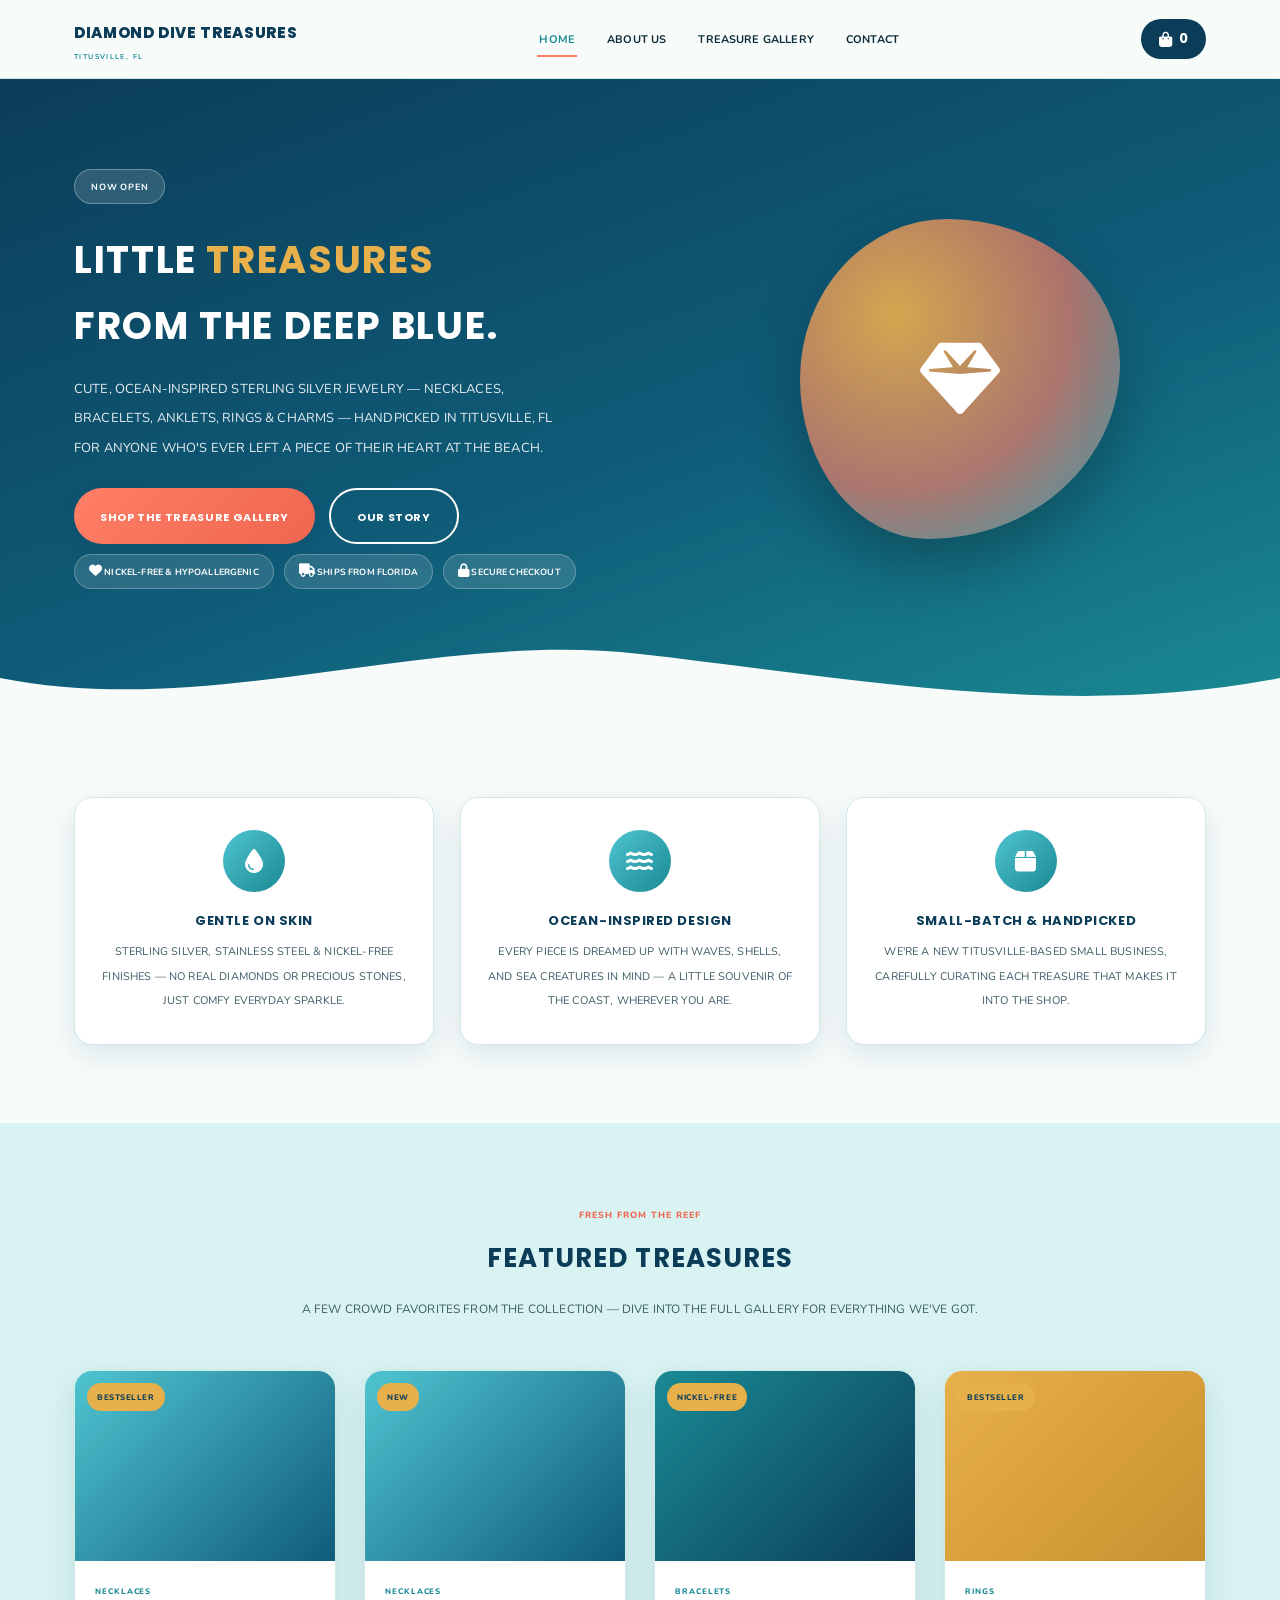
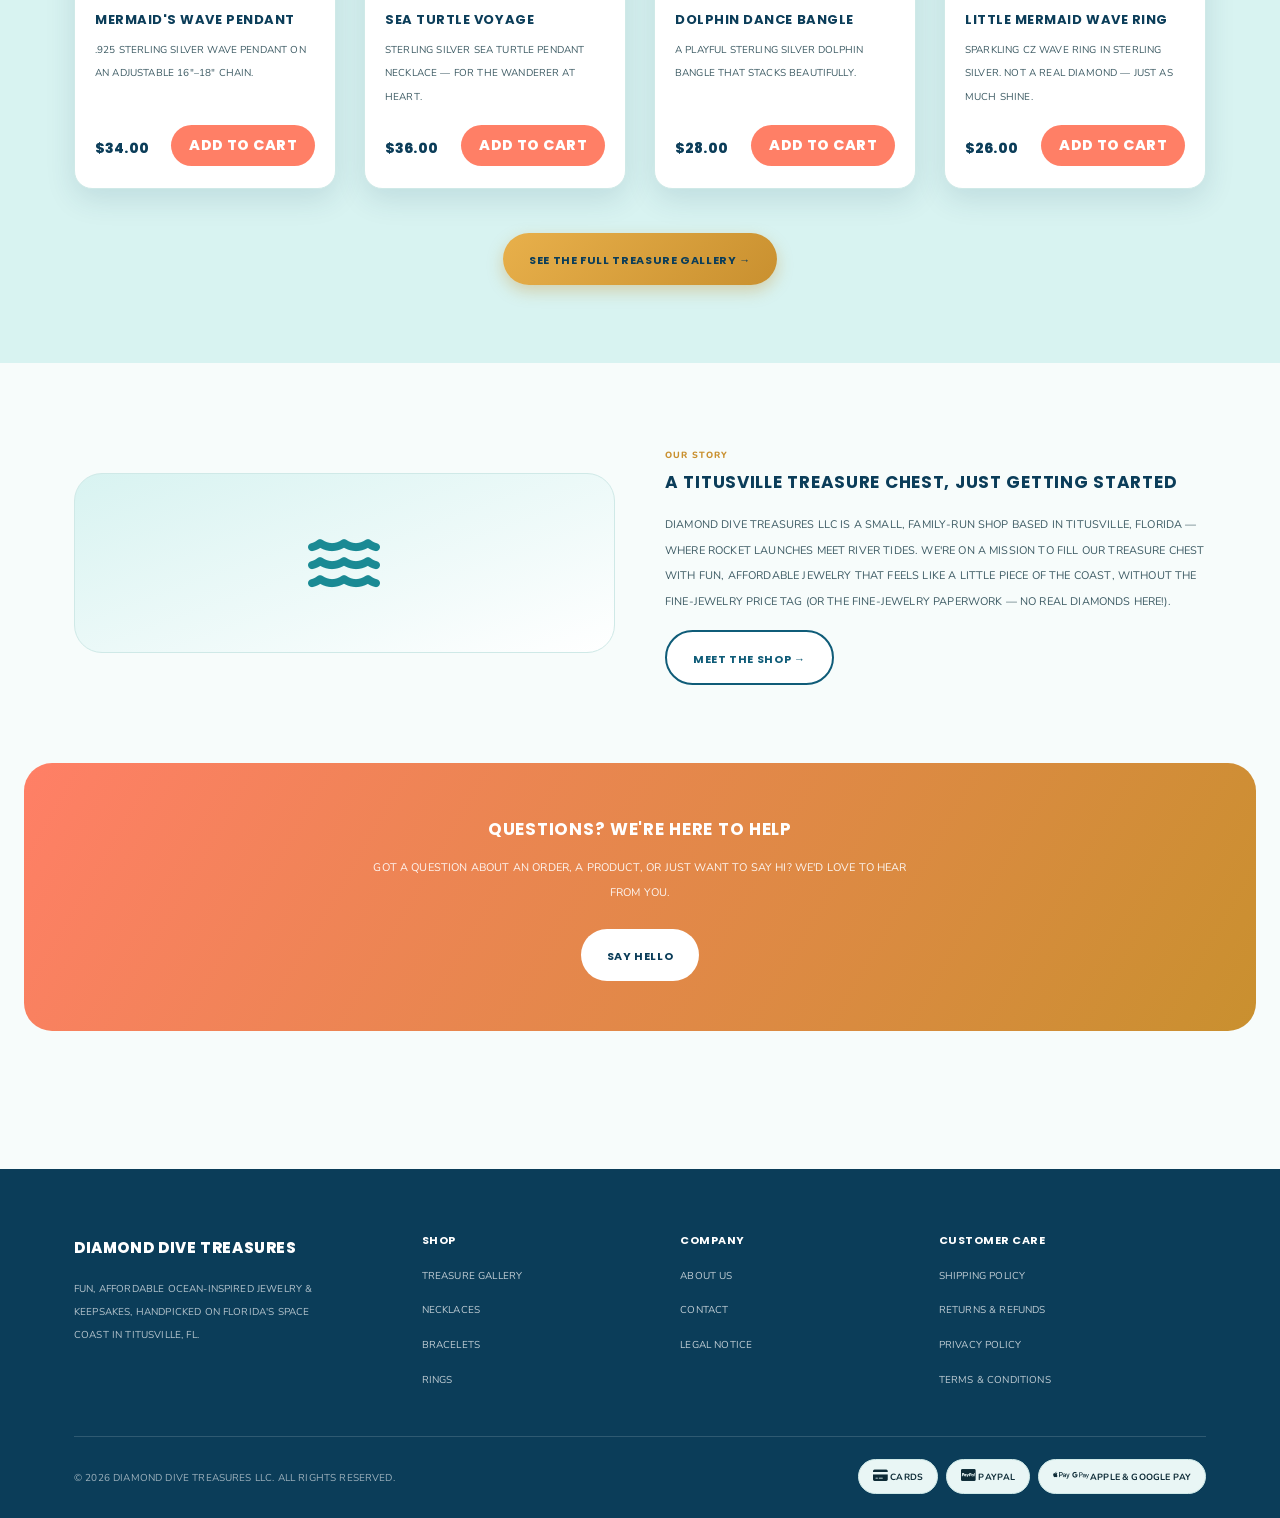
==== commit aebd402d: "Swap hand-drawn icons for Font Awesome, fix pre-launch copy Icons: - Load Font Awesome 6 (via cdnjs " ====
--- a/index.html
+++ b/index.html
@@ -13,6 +13,7 @@
   <meta property="og:description" content="Fun, affordable ocean-inspired jewelry and keepsakes — sterling silver necklaces, bracelets, anklets, rings & charms. Handpicked in Titusville, FL." />
   <link rel="icon" href="data:image/svg+xml,%3Csvg xmlns='http://www.w3.org/2000/svg' viewBox='0 0 100 100'%3E%3Ctext y='.9em' font-size='90'%3E%F0%9F%92%8E%3C/text%3E%3C/svg%3E" />
   <link rel="stylesheet" href="css/style.css" />
+  <link rel="stylesheet" href="https://cdnjs.cloudflare.com/ajax/libs/font-awesome/6.5.1/css/all.min.css" />
 
   <!-- Snipcart (shopping cart + checkout). Replace data-api-key with your own public key. See README.md -->
   <link rel="preconnect" href="https://app.snipcart.com" />
@@ -40,6 +41,7 @@
       </nav>
       <div class="nav-actions">
         <button class="cart-btn snipcart-checkout" aria-label="View cart">
+          <i class="fa-solid fa-bag-shopping" aria-hidden="true"></i>
           <span class="snipcart-total-items">0</span>
         </button>
         <button class="nav-toggle" aria-label="Toggle menu">
@@ -54,7 +56,7 @@
     <div class="bubbles"></div>
     <div class="container">
       <div>
-        <span class="hero-eyebrow">Now Diving Into Our Grand Opening</span>
+        <span class="hero-eyebrow">Now Open</span>
         <h1>Little <span>Treasures</span><br>From the Deep Blue.</h1>
         <p class="lead">Cute, ocean-inspired sterling silver jewelry — necklaces, bracelets, anklets, rings &amp; charms — handpicked in Titusville, FL for anyone who's ever left a piece of their heart at the beach.</p>
         <div class="hero-ctas">
@@ -62,13 +64,13 @@
           <a href="about.html" class="btn btn-secondary" style="background:transparent;border-color:#fff;color:#fff;">Our Story</a>
         </div>
         <div class="badge-row" style="justify-content:flex-start;">
-          <span class="badge">Nickel-Free &amp; Hypoallergenic</span>
-          <span class="badge">Ships From Florida</span>
-          <span class="badge">Secure Checkout</span>
+          <span class="badge"><i class="fa-solid fa-heart" aria-hidden="true"></i> Nickel-Free &amp; Hypoallergenic</span>
+          <span class="badge"><i class="fa-solid fa-truck" aria-hidden="true"></i> Ships From Florida</span>
+          <span class="badge"><i class="fa-solid fa-lock" aria-hidden="true"></i> Secure Checkout</span>
         </div>
       </div>
       <div class="hero-art">
-        <div class="hero-blob" aria-hidden="true"></div>
+        <div class="hero-blob" aria-hidden="true"><i class="fa-solid fa-gem"></i></div>
       </div>
     </div>
     <div class="wave-divider">
@@ -81,17 +83,17 @@
     <div class="container">
       <div class="grid-3">
         <div class="feature-card">
-          <div class="icon icon-skin"></div>
+          <div class="icon icon-skin"><i class="fa-solid fa-droplet" aria-hidden="true"></i></div>
           <h3>Gentle On Skin</h3>
           <p>Sterling silver, stainless steel &amp; nickel-free finishes — no real diamonds or precious stones, just comfy everyday sparkle.</p>
         </div>
         <div class="feature-card">
-          <div class="icon icon-ocean"></div>
+          <div class="icon icon-ocean"><i class="fa-solid fa-water" aria-hidden="true"></i></div>
           <h3>Ocean-Inspired Design</h3>
           <p>Every piece is dreamed up with waves, shells, and sea creatures in mind — a little souvenir of the coast, wherever you are.</p>
         </div>
         <div class="feature-card">
-          <div class="icon icon-batch"></div>
+          <div class="icon icon-batch"><i class="fa-solid fa-box" aria-hidden="true"></i></div>
           <h3>Small-Batch &amp; Handpicked</h3>
           <p>We're a new Titusville-based small business, carefully curating each treasure that makes it into the shop.</p>
         </div>
@@ -189,7 +191,7 @@
   <!-- ============ ABOUT TEASER ============ -->
   <section class="section">
     <div class="container split">
-      <div class="about-blob" aria-hidden="true"></div>
+      <div class="about-blob" aria-hidden="true"><i class="fa-solid fa-water"></i></div>
       <div>
         <span class="kicker" style="color:#c9902f;font-weight:800;letter-spacing:.08em;text-transform:uppercase;font-size:.8rem;">Our Story</span>
         <h2>A Titusville Treasure Chest, Just Getting Started</h2>
@@ -202,8 +204,8 @@
   <!-- ============ CTA BANNER ============ -->
   <section class="section" style="padding-top:0;">
     <div class="cta-banner">
-      <h2>Grand Opening Coming Soon</h2>
-      <p>We're putting the finishing touches on the treasure chest. Get in touch to be the first to know when new pieces surface!</p>
+      <h2>Questions? We're Here to Help</h2>
+      <p>Got a question about an order, a product, or just want to say hi? We'd love to hear from you.</p>
       <a href="contact.html" class="btn" style="background:#fff;color:var(--deep-navy);">Say Hello</a>
     </div>
   </section>
@@ -246,9 +248,9 @@
       <div class="footer-bottom">
         <span>&copy; <span id="year"></span> Diamond Dive Treasures LLC. All rights reserved.</span>
         <div class="payment-badges" aria-label="We accept">
-          <span class="badge" style="color:#0d2b36;background:#e9f6f5;border-color:#cfe9e7;">Cards</span>
-          <span class="badge" style="color:#0d2b36;background:#e9f6f5;border-color:#cfe9e7;">PayPal</span>
-          <span class="badge" style="color:#0d2b36;background:#e9f6f5;border-color:#cfe9e7;">Apple &amp; Google Pay</span>
+          <span class="badge" style="color:#0d2b36;background:#e9f6f5;border-color:#cfe9e7;"><i class="fa-solid fa-credit-card" aria-hidden="true"></i> Cards</span>
+          <span class="badge" style="color:#0d2b36;background:#e9f6f5;border-color:#cfe9e7;"><i class="fa-brands fa-cc-paypal" aria-hidden="true"></i> PayPal</span>
+          <span class="badge" style="color:#0d2b36;background:#e9f6f5;border-color:#cfe9e7;"><i class="fa-brands fa-apple-pay" aria-hidden="true"></i> <i class="fa-brands fa-google-pay" aria-hidden="true"></i> Apple &amp; Google Pay</span>
         </div>
       </div>
     </div>
--- a/css/style.css
+++ b/css/style.css
@@ -182,16 +182,7 @@
   letter-spacing: 0.03em;
 }
 .cart-btn:hover { background: var(--ocean-blue); color: #fff; }
-.cart-btn::before {
-  content: '';
-  display: inline-block;
-  width: 16px;
-  height: 16px;
-  background-repeat: no-repeat;
-  background-position: center;
-  background-size: contain;
-  background-image: url("data:image/svg+xml,%3Csvg xmlns='http://www.w3.org/2000/svg' viewBox='0 0 24 24' fill='none' stroke='%23ffffff' stroke-width='1.8' stroke-linecap='round' stroke-linejoin='round'%3E%3Cpath d='M6 8h12l-1.2 11a2 2 0 0 1-2 1.8H9.2a2 2 0 0 1-2-1.8z'/%3E%3Cpath d='M9 8V6a3 3 0 0 1 6 0v2'/%3E%3C/svg%3E");
-}
+.cart-btn i { font-size: 0.95rem; }
 
 .nav-toggle {
   display: none;
@@ -275,13 +266,12 @@
   width: 320px;
   height: 320px;
   border-radius: 46% 54% 60% 40% / 50% 45% 55% 50%;
-  background-image: url("data:image/svg+xml,%3Csvg xmlns='http://www.w3.org/2000/svg' viewBox='0 0 100 100' fill='none' stroke='%23ffffff' stroke-width='2.2' stroke-linejoin='round'%3E%3Cpath d='M20 35L50 12l30 23-30 53z'/%3E%3Cpath d='M20 35h60M35 35L50 12l15 23M35 35l15 53M65 35L50 88'/%3E%3C/svg%3E"), radial-gradient(circle at 30% 30%, rgba(232,176,75,0.9), rgba(255,127,102,0.65) 55%, rgba(79,196,209,0.55));
-  background-repeat: no-repeat, no-repeat;
-  background-position: center, center;
-  background-size: 130px 130px, cover;
+  background: radial-gradient(circle at 30% 30%, rgba(232,176,75,0.9), rgba(255,127,102,0.65) 55%, rgba(79,196,209,0.55));
   display: flex;
   align-items: center;
   justify-content: center;
+  color: #fff;
+  font-size: 5rem;
   box-shadow: 0 30px 60px rgba(0,0,0,0.25);
   animation: float 6s ease-in-out infinite;
 }
@@ -346,18 +336,9 @@
   margin: 0 auto 16px;
   border-radius: 50%;
   display: flex; align-items: center; justify-content: center;
-  background-repeat: no-repeat, no-repeat;
-  background-position: center, center;
-  background-size: 26px 26px, cover;
-}
-.feature-card .icon-skin {
-  background-image: url("data:image/svg+xml,%3Csvg xmlns='http://www.w3.org/2000/svg' viewBox='0 0 24 24' fill='none' stroke='%23ffffff' stroke-width='1.6' stroke-linecap='round' stroke-linejoin='round'%3E%3Cpath d='M12 3s7 7.5 7 12a7 7 0 1 1-14 0c0-4.5 7-12 7-12z'/%3E%3C/svg%3E"), linear-gradient(135deg, var(--aqua), var(--teal));
-}
-.feature-card .icon-ocean {
-  background-image: url("data:image/svg+xml,%3Csvg xmlns='http://www.w3.org/2000/svg' viewBox='0 0 24 24' fill='none' stroke='%23ffffff' stroke-width='1.6' stroke-linecap='round' stroke-linejoin='round'%3E%3Cpath d='M2 15c2 0 2-3 4-3s2 3 4 3 2-3 4-3 2 3 4 3 2-3 4-3'/%3E%3Cpath d='M2 10c2 0 2-3 4-3s2 3 4 3 2-3 4-3 2 3 4 3 2-3 4-3'/%3E%3C/svg%3E"), linear-gradient(135deg, var(--aqua), var(--teal));
-}
-.feature-card .icon-batch {
-  background-image: url("data:image/svg+xml,%3Csvg xmlns='http://www.w3.org/2000/svg' viewBox='0 0 24 24' fill='none' stroke='%23ffffff' stroke-width='1.6' stroke-linecap='round' stroke-linejoin='round'%3E%3Cpath d='M3 8l9-5 9 5-9 5-9-5z'/%3E%3Cpath d='M3 8v8l9 5 9-5V8M12 13v8'/%3E%3C/svg%3E"), linear-gradient(135deg, var(--aqua), var(--teal));
+  background: linear-gradient(135deg, var(--aqua), var(--teal));
+  color: #fff;
+  font-size: 1.5rem;
 }
 .feature-card h3 { font-size: 1.15rem; margin-bottom: 8px; }
 .feature-card p { color: var(--ink-soft); font-size: 0.96rem; margin: 0; }
@@ -387,15 +368,6 @@
   display: flex; align-items: center; justify-content: center;
   position: relative;
 }
-.product-media::before {
-  content: '';
-  width: 64px;
-  height: 64px;
-  background-repeat: no-repeat;
-  background-position: center;
-  background-size: contain;
-  opacity: 0.92;
-}
 .product-media .tag {
   position: absolute;
   top: 12px; left: 12px;
@@ -409,10 +381,11 @@
   border-radius: 999px;
 }
 
-/* Category accent tiles — each category gets its own gradient plus a
-   clean line-icon so the gallery reads as color-coded and intentional
-   at a glance, until real product photos replace these placeholder
-   tiles (see README for photo sourcing status). */
+/* Category accent tiles — each category gets its own gradient so the
+   gallery reads as color-coded at a glance, until real product photos
+   replace these placeholder tiles (see README for photo sourcing
+   status). No icon/illustration on top — plain color reads cleaner
+   than any stand-in graphic until real photos are ready. */
 .product-card[data-category="necklaces"] .product-media { background: linear-gradient(135deg, var(--aqua), var(--ocean-blue)); }
 .product-card[data-category="bracelets"] .product-media { background: linear-gradient(135deg, var(--teal), var(--deep-navy)); }
 .product-card[data-category="anklets"] .product-media { background: linear-gradient(135deg, var(--sand), var(--treasure-gold)); }
@@ -420,28 +393,6 @@
 .product-card[data-category="charms"] .product-media { background: linear-gradient(135deg, var(--coral), var(--coral-dark)); }
 .product-card[data-category="earrings"] .product-media { background: linear-gradient(135deg, var(--ocean-blue), var(--teal)); }
 .product-card[data-category="giftsets"] .product-media { background: linear-gradient(135deg, var(--deep-navy), var(--coral-dark)); }
-
-.product-card[data-category="necklaces"] .product-media::before {
-  background-image: url("data:image/svg+xml,%3Csvg xmlns='http://www.w3.org/2000/svg' viewBox='0 0 24 24' fill='none' stroke='%23ffffff' stroke-width='1.4' stroke-linecap='round' stroke-linejoin='round'%3E%3Cpath d='M4 4c0 6 3.5 10 8 10s8-4 8-10'/%3E%3Ccircle cx='12' cy='17' r='3'/%3E%3C/svg%3E");
-}
-.product-card[data-category="bracelets"] .product-media::before {
-  background-image: url("data:image/svg+xml,%3Csvg xmlns='http://www.w3.org/2000/svg' viewBox='0 0 24 24' fill='none' stroke='%23ffffff' stroke-width='1.4'%3E%3Cellipse cx='12' cy='12' rx='9' ry='6'/%3E%3C/svg%3E");
-}
-.product-card[data-category="anklets"] .product-media::before {
-  background-image: url("data:image/svg+xml,%3Csvg xmlns='http://www.w3.org/2000/svg' viewBox='0 0 24 24' fill='none' stroke='%23ffffff' stroke-width='1.4'%3E%3Cellipse cx='11' cy='10' rx='7' ry='5'/%3E%3Ccircle cx='17' cy='16' r='1.6' fill='%23ffffff' stroke='none'/%3E%3C/svg%3E");
-}
-.product-card[data-category="rings"] .product-media::before {
-  background-image: url("data:image/svg+xml,%3Csvg xmlns='http://www.w3.org/2000/svg' viewBox='0 0 24 24' fill='none' stroke='%23ffffff' stroke-width='1.4'%3E%3Ccircle cx='12' cy='15' r='6'/%3E%3Cpath d='M9 9l3-4 3 4-3 3z' fill='%23ffffff' stroke='none'/%3E%3C/svg%3E");
-}
-.product-card[data-category="charms"] .product-media::before {
-  background-image: url("data:image/svg+xml,%3Csvg xmlns='http://www.w3.org/2000/svg' viewBox='0 0 24 24' fill='none' stroke='%23ffffff' stroke-width='1.4' stroke-linejoin='round'%3E%3Cpath d='M12 3l2.6 5.9 6.4.6-4.8 4.3 1.4 6.3L12 17l-5.6 3.1 1.4-6.3-4.8-4.3 6.4-.6z'/%3E%3C/svg%3E");
-}
-.product-card[data-category="earrings"] .product-media::before {
-  background-image: url("data:image/svg+xml,%3Csvg xmlns='http://www.w3.org/2000/svg' viewBox='0 0 24 24' fill='none' stroke='%23ffffff' stroke-width='1.4' stroke-linecap='round'%3E%3Ccircle cx='12' cy='6' r='2'/%3E%3Cpath d='M12 8v3c0 3 2 5 2 7a2 2 0 1 1-4 0c0-2 2-4 2-7'/%3E%3C/svg%3E");
-}
-.product-card[data-category="giftsets"] .product-media::before {
-  background-image: url("data:image/svg+xml,%3Csvg xmlns='http://www.w3.org/2000/svg' viewBox='0 0 24 24' fill='none' stroke='%23ffffff' stroke-width='1.4' stroke-linejoin='round'%3E%3Crect x='4' y='9' width='16' height='11' rx='1'/%3E%3Cpath d='M4 9h16M12 9v11M12 9c-1.5-4-6-4-6-1.5S9 9 12 9zM12 9c1.5-4 6-4 6-1.5S15 9 12 9z'/%3E%3C/svg%3E");
-}
 
 .product-body { padding: 20px 20px 22px; display: flex; flex-direction: column; gap: 8px; flex: 1; }
 .product-cat { font-size: 0.72rem; font-weight: 800; letter-spacing: 0.08em; text-transform: uppercase; color: var(--teal); }
@@ -501,15 +452,17 @@
   align-items: center;
 }
 .about-blob {
-  background-image: url("data:image/svg+xml,%3Csvg xmlns='http://www.w3.org/2000/svg' viewBox='0 0 100 100' fill='none' stroke='%231a8a94' stroke-width='2.2' stroke-linecap='round' stroke-linejoin='round'%3E%3Cpath d='M50 90C25 90 15 65 15 50 15 30 30 15 50 15s35 15 35 35c0 15-10 40-35 40z'/%3E%3Cpath d='M50 90V15M35 88 38 20M65 88 62 20M22 78 30 25M78 78 70 25'/%3E%3C/svg%3E"), linear-gradient(160deg, var(--seafoam), #fff);
-  background-repeat: no-repeat, no-repeat;
-  background-position: center, center;
-  background-size: 100px 100px, cover;
+  background: linear-gradient(160deg, var(--seafoam), #fff);
   border-radius: 28px;
   padding: 40px;
   min-height: 180px;
   text-align: center;
   border: 1px solid var(--border-soft);
+  display: flex;
+  align-items: center;
+  justify-content: center;
+  color: var(--teal);
+  font-size: 4rem;
 }
 .value-list { list-style: none; margin: 0; padding: 0; display: grid; gap: 14px; }
 .value-list li {
@@ -551,21 +504,8 @@
   width: 44px; height: 44px; border-radius: 50%;
   background: var(--seafoam); display: flex; align-items: center; justify-content: center;
   flex-shrink: 0;
-  background-repeat: no-repeat;
-  background-position: center;
-  background-size: 20px 20px;
-}
-.contact-info-item .icon-email {
-  background-image: url("data:image/svg+xml,%3Csvg xmlns='http://www.w3.org/2000/svg' viewBox='0 0 24 24' fill='none' stroke='%231a8a94' stroke-width='1.6' stroke-linecap='round' stroke-linejoin='round'%3E%3Crect x='3' y='5' width='18' height='14' rx='2'/%3E%3Cpath d='M3 7l9 6 9-6'/%3E%3C/svg%3E");
-}
-.contact-info-item .icon-phone {
-  background-image: url("data:image/svg+xml,%3Csvg xmlns='http://www.w3.org/2000/svg' viewBox='0 0 24 24' fill='none' stroke='%231a8a94' stroke-width='1.6' stroke-linecap='round' stroke-linejoin='round'%3E%3Cpath d='M6 3h3l2 5-2.5 2a12 12 0 0 0 6.5 6.5l2-2.5 5 2v3a2 2 0 0 1-2 2C9.5 21 3 14.5 3 5a2 2 0 0 1 2-2z'/%3E%3C/svg%3E");
-}
-.contact-info-item .icon-location {
-  background-image: url("data:image/svg+xml,%3Csvg xmlns='http://www.w3.org/2000/svg' viewBox='0 0 24 24' fill='none' stroke='%231a8a94' stroke-width='1.6' stroke-linecap='round' stroke-linejoin='round'%3E%3Cpath d='M12 21s7-6.5 7-12a7 7 0 1 0-14 0c0 5.5 7 12 7 12z'/%3E%3Ccircle cx='12' cy='9' r='2.4'/%3E%3C/svg%3E");
-}
-.contact-info-item .icon-hours {
-  background-image: url("data:image/svg+xml,%3Csvg xmlns='http://www.w3.org/2000/svg' viewBox='0 0 24 24' fill='none' stroke='%231a8a94' stroke-width='1.6' stroke-linecap='round' stroke-linejoin='round'%3E%3Ccircle cx='12' cy='12' r='9'/%3E%3Cpath d='M12 7v5l3.5 2'/%3E%3C/svg%3E");
+  color: var(--teal);
+  font-size: 1.05rem;
 }
 .contact-info-item h4 {
   margin: 0 0 4px; font-size: 0.85rem;
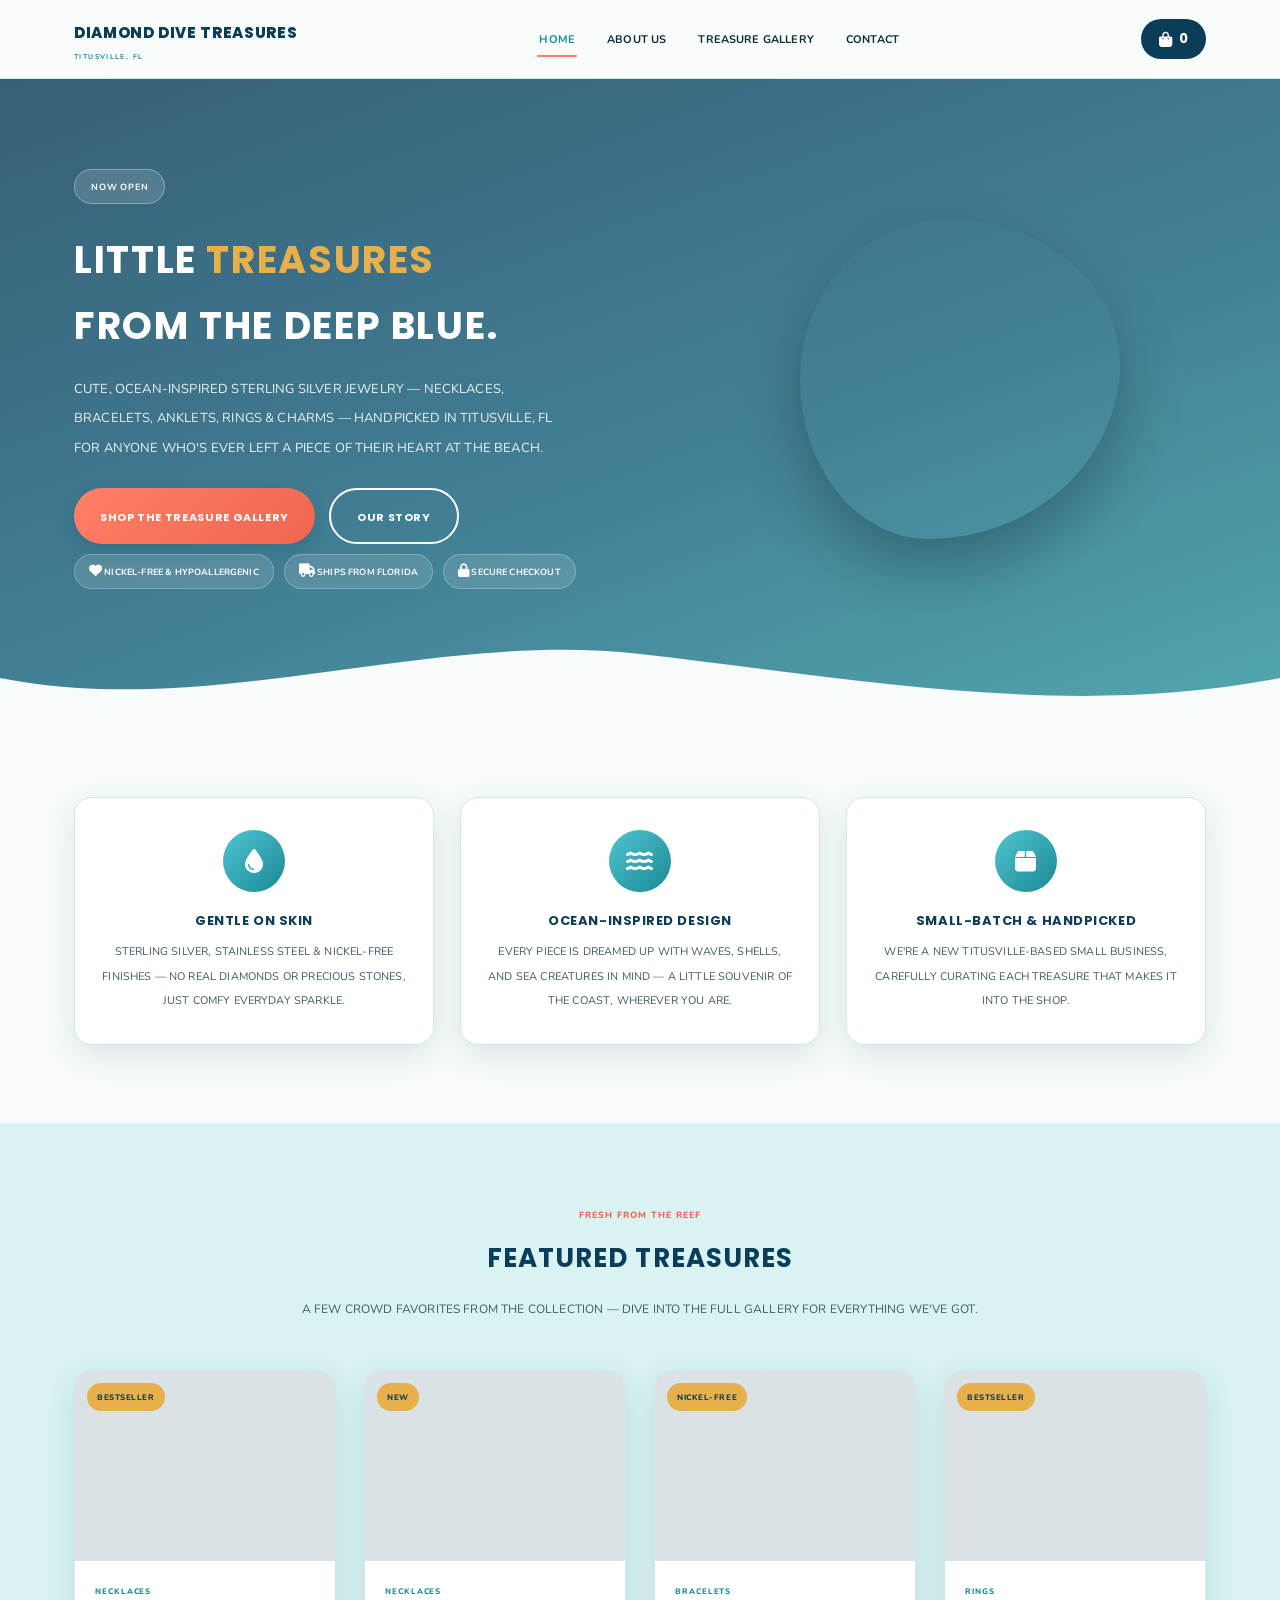
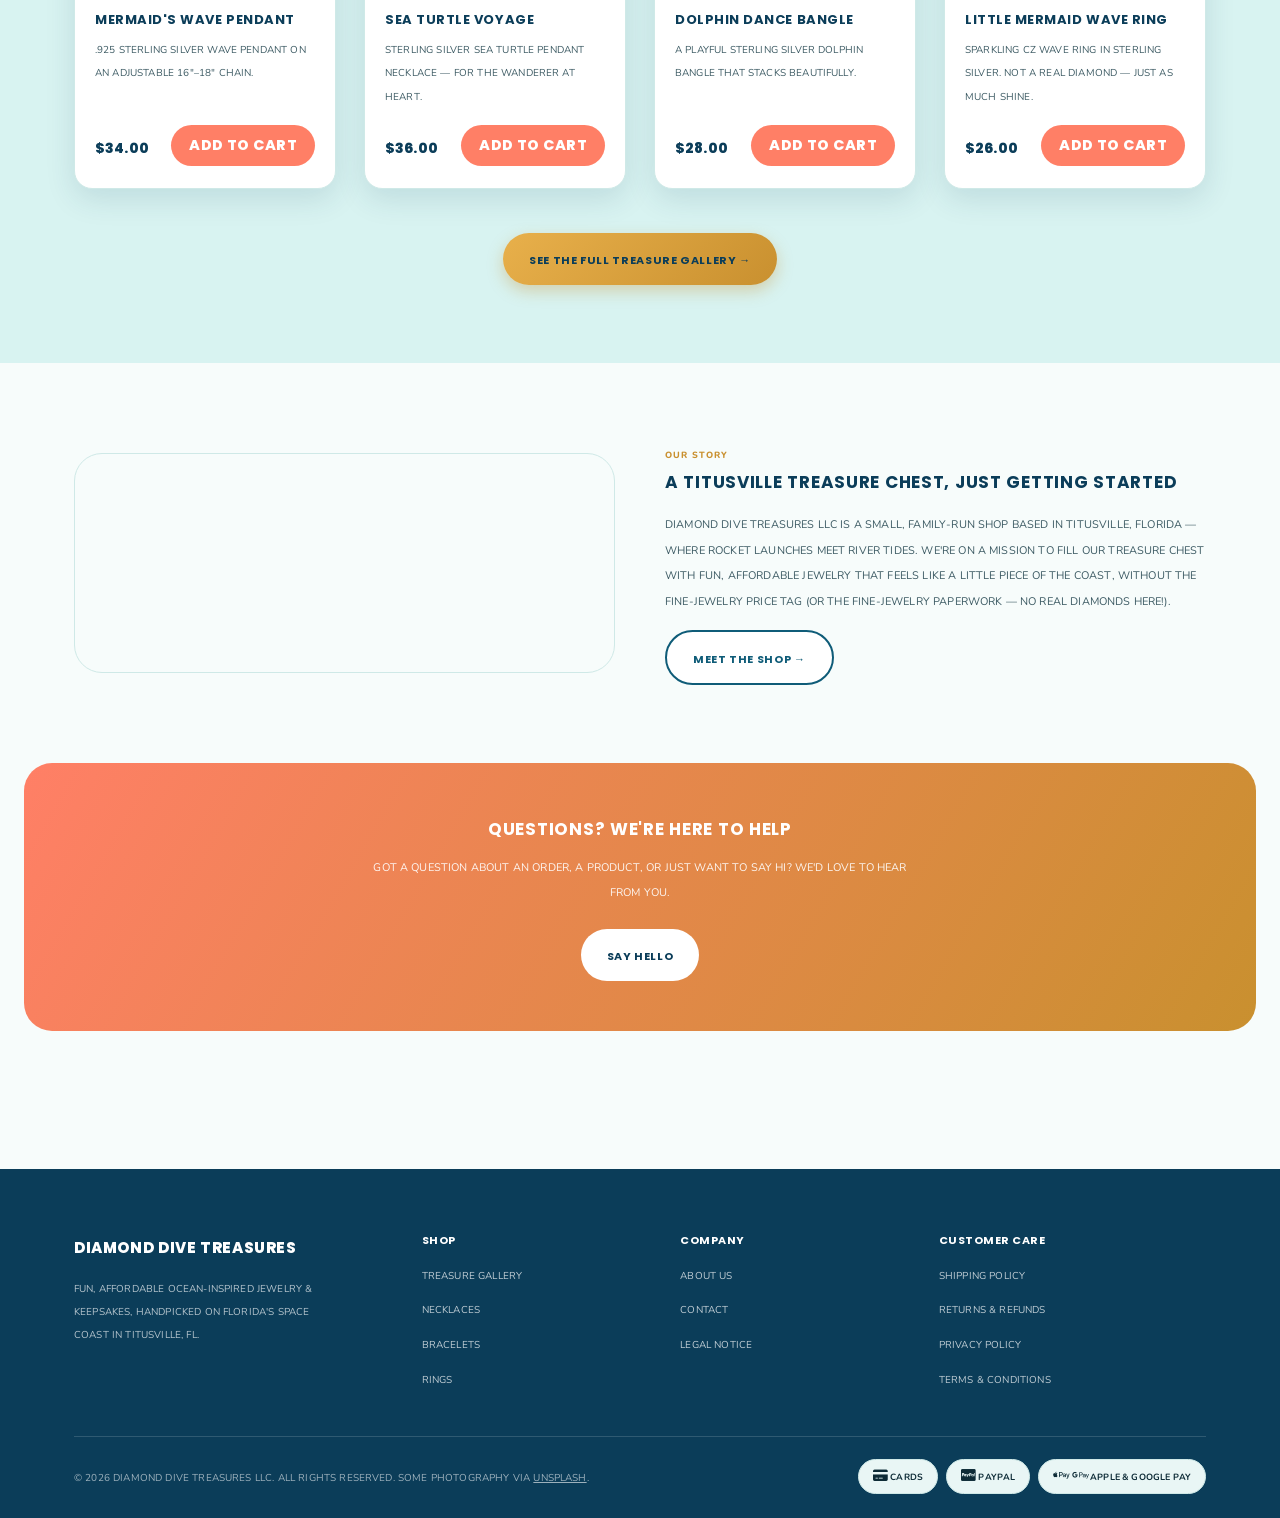
==== commit 51a0cb98: "Add real Unsplash photography site-wide Uses free stock photos from Unsplash (via the connected Unsp" ====
--- a/index.html
+++ b/index.html
@@ -70,7 +70,7 @@
         </div>
       </div>
       <div class="hero-art">
-        <div class="hero-blob" aria-hidden="true"><i class="fa-solid fa-gem"></i></div>
+        <div class="hero-blob" aria-hidden="true"></div>
       </div>
     </div>
     <div class="wave-divider">
@@ -191,7 +191,7 @@
   <!-- ============ ABOUT TEASER ============ -->
   <section class="section">
     <div class="container split">
-      <div class="about-blob" aria-hidden="true"><i class="fa-solid fa-water"></i></div>
+      <div class="about-blob" aria-hidden="true"></div>
       <div>
         <span class="kicker" style="color:#c9902f;font-weight:800;letter-spacing:.08em;text-transform:uppercase;font-size:.8rem;">Our Story</span>
         <h2>A Titusville Treasure Chest, Just Getting Started</h2>
@@ -246,7 +246,7 @@
         </div>
       </div>
       <div class="footer-bottom">
-        <span>&copy; <span id="year"></span> Diamond Dive Treasures LLC. All rights reserved.</span>
+        <span>&copy; <span id="year"></span> Diamond Dive Treasures LLC. All rights reserved. Some photography via <a href="https://unsplash.com" style="color:inherit;text-decoration:underline;">Unsplash</a>.</span>
         <div class="payment-badges" aria-label="We accept">
           <span class="badge" style="color:#0d2b36;background:#e9f6f5;border-color:#cfe9e7;"><i class="fa-solid fa-credit-card" aria-hidden="true"></i> Cards</span>
           <span class="badge" style="color:#0d2b36;background:#e9f6f5;border-color:#cfe9e7;"><i class="fa-brands fa-cc-paypal" aria-hidden="true"></i> PayPal</span>
--- a/css/style.css
+++ b/css/style.css
@@ -219,7 +219,9 @@
 .hero {
   position: relative;
   overflow: hidden;
-  background: linear-gradient(160deg, var(--deep-navy), var(--ocean-blue) 55%, var(--teal));
+  background-image: linear-gradient(160deg, rgba(11,61,89,0.82), rgba(15,92,120,0.78) 55%, rgba(26,138,148,0.75)), url("https://images.unsplash.com/photo-1604580825209-43c3e2f92652?crop=entropy&cs=tinysrgb&fit=max&fm=jpg&q=80&w=1600");
+  background-size: cover;
+  background-position: center;
   color: #fff;
   padding: 90px 0 130px;
 }
@@ -266,7 +268,9 @@
   width: 320px;
   height: 320px;
   border-radius: 46% 54% 60% 40% / 50% 45% 55% 50%;
-  background: radial-gradient(circle at 30% 30%, rgba(232,176,75,0.9), rgba(255,127,102,0.65) 55%, rgba(79,196,209,0.55));
+  background-image: url("https://images.unsplash.com/photo-1598560917505-59a3ad559071?crop=entropy&cs=tinysrgb&fit=max&fm=jpg&q=80&w=800");
+  background-size: cover;
+  background-position: center;
   display: flex;
   align-items: center;
   justify-content: center;
@@ -381,18 +385,45 @@
   border-radius: 999px;
 }
 
-/* Category accent tiles — each category gets its own gradient so the
-   gallery reads as color-coded at a glance, until real product photos
-   replace these placeholder tiles (see README for photo sourcing
-   status). No icon/illustration on top — plain color reads cleaner
-   than any stand-in graphic until real photos are ready. */
-.product-card[data-category="necklaces"] .product-media { background: linear-gradient(135deg, var(--aqua), var(--ocean-blue)); }
-.product-card[data-category="bracelets"] .product-media { background: linear-gradient(135deg, var(--teal), var(--deep-navy)); }
-.product-card[data-category="anklets"] .product-media { background: linear-gradient(135deg, var(--sand), var(--treasure-gold)); }
-.product-card[data-category="rings"] .product-media { background: linear-gradient(135deg, var(--treasure-gold), var(--treasure-gold-dark)); }
-.product-card[data-category="charms"] .product-media { background: linear-gradient(135deg, var(--coral), var(--coral-dark)); }
-.product-card[data-category="earrings"] .product-media { background: linear-gradient(135deg, var(--ocean-blue), var(--teal)); }
-.product-card[data-category="giftsets"] .product-media { background: linear-gradient(135deg, var(--deep-navy), var(--coral-dark)); }
+/* Category tiles — one representative stock photo per category
+   (via Unsplash), applied to every item in that category rather than
+   claiming to depict a specific SKU. Swap for a real per-product photo
+   any time by adding an <img> inside .product-media — see README. */
+.product-card[data-category="necklaces"] .product-media {
+  background-image: linear-gradient(rgba(11,61,89,0.15), rgba(11,61,89,0.15)), url("https://images.unsplash.com/photo-1676329945867-01c9975aa9d1?crop=entropy&cs=tinysrgb&fit=max&fm=jpg&q=80&w=500");
+  background-size: cover;
+  background-position: center;
+}
+.product-card[data-category="bracelets"] .product-media {
+  background-image: linear-gradient(rgba(11,61,89,0.15), rgba(11,61,89,0.15)), url("https://images.unsplash.com/photo-1721103428054-6bcf4f655594?crop=entropy&cs=tinysrgb&fit=max&fm=jpg&q=80&w=500");
+  background-size: cover;
+  background-position: center;
+}
+.product-card[data-category="anklets"] .product-media {
+  background-image: linear-gradient(rgba(11,61,89,0.15), rgba(11,61,89,0.15)), url("https://images.unsplash.com/photo-1780323561675-4cc4cbc92a54?crop=entropy&cs=tinysrgb&fit=max&fm=jpg&q=80&w=500");
+  background-size: cover;
+  background-position: center;
+}
+.product-card[data-category="rings"] .product-media {
+  background-image: linear-gradient(rgba(11,61,89,0.15), rgba(11,61,89,0.15)), url("https://images.unsplash.com/photo-1679156271420-e6c596e9c10a?crop=entropy&cs=tinysrgb&fit=max&fm=jpg&q=80&w=500");
+  background-size: cover;
+  background-position: center;
+}
+.product-card[data-category="charms"] .product-media {
+  background-image: linear-gradient(rgba(11,61,89,0.15), rgba(11,61,89,0.15)), url("https://images.unsplash.com/photo-1702430479977-c053390d60e7?crop=entropy&cs=tinysrgb&fit=max&fm=jpg&q=80&w=500");
+  background-size: cover;
+  background-position: center;
+}
+.product-card[data-category="earrings"] .product-media {
+  background-image: linear-gradient(rgba(11,61,89,0.15), rgba(11,61,89,0.15)), url("https://images.unsplash.com/photo-1693212793204-bcea856c75fe?crop=entropy&cs=tinysrgb&fit=max&fm=jpg&q=80&w=500");
+  background-size: cover;
+  background-position: center;
+}
+.product-card[data-category="giftsets"] .product-media {
+  background-image: linear-gradient(rgba(11,61,89,0.15), rgba(11,61,89,0.15)), url("https://images.unsplash.com/photo-1625552186152-668cd2f0b707?crop=entropy&cs=tinysrgb&fit=max&fm=jpg&q=80&w=500");
+  background-size: cover;
+  background-position: center;
+}
 
 .product-body { padding: 20px 20px 22px; display: flex; flex-direction: column; gap: 8px; flex: 1; }
 .product-cat { font-size: 0.72rem; font-weight: 800; letter-spacing: 0.08em; text-transform: uppercase; color: var(--teal); }
@@ -452,10 +483,12 @@
   align-items: center;
 }
 .about-blob {
-  background: linear-gradient(160deg, var(--seafoam), #fff);
+  background-image: url("https://images.unsplash.com/photo-1578349198494-f76d9dcac32a?crop=entropy&cs=tinysrgb&fit=max&fm=jpg&q=80&w=1000");
+  background-size: cover;
+  background-position: center;
   border-radius: 28px;
   padding: 40px;
-  min-height: 180px;
+  min-height: 220px;
   text-align: center;
   border: 1px solid var(--border-soft);
   display: flex;
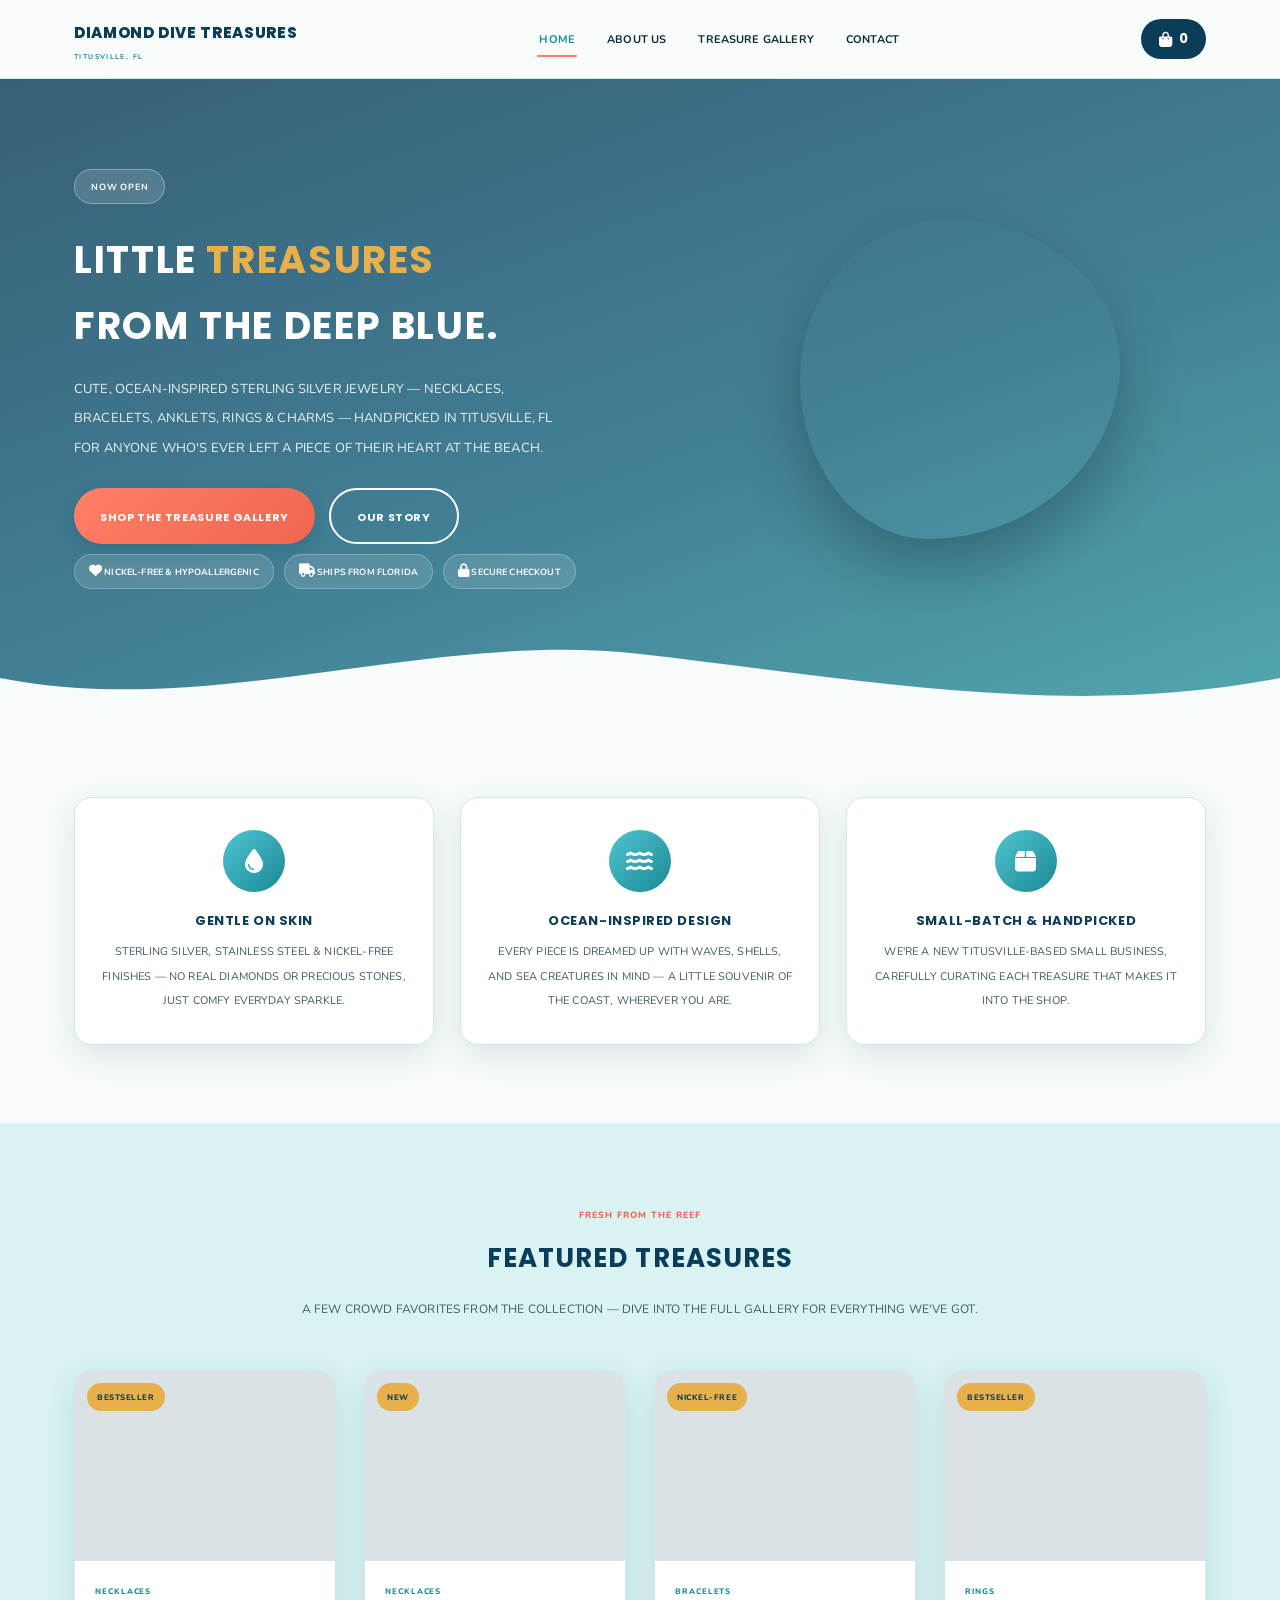
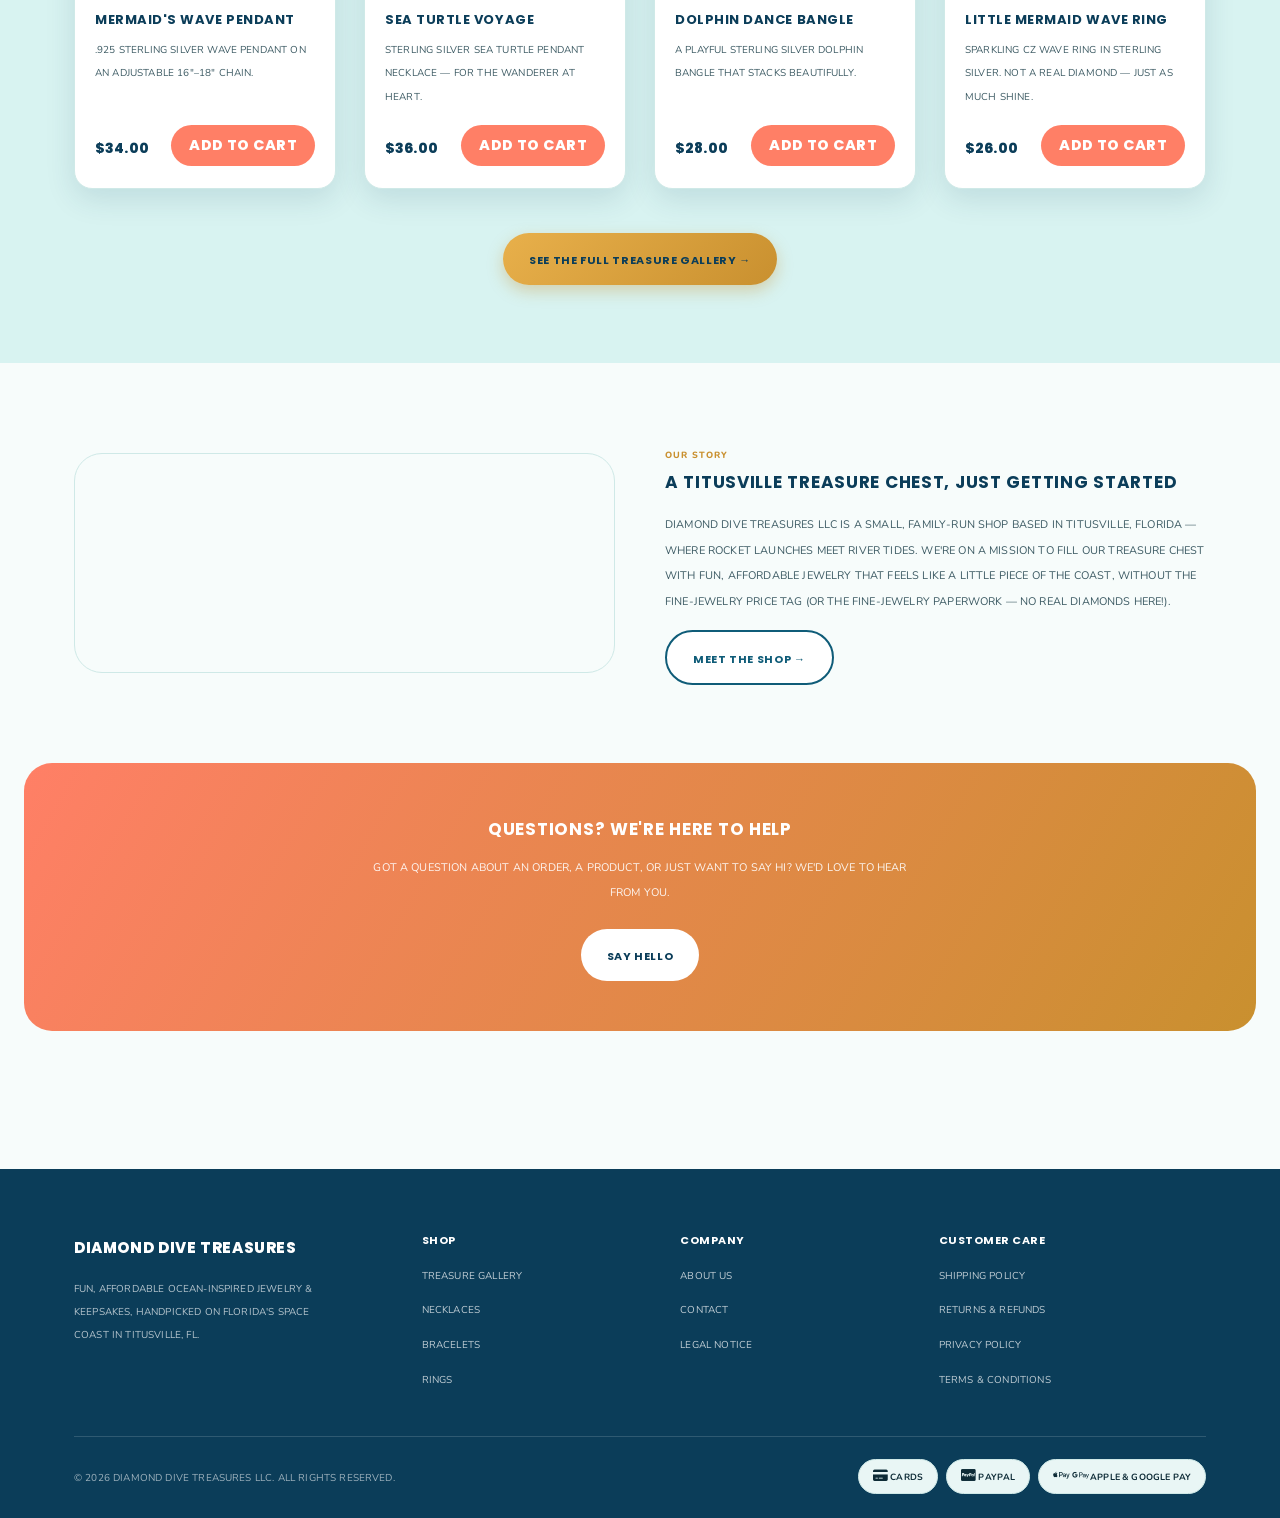
==== commit 9e810d00: "Remove Unsplash credit line, give each product its own photo - Drop the "Some photography via Unspla" ====
--- a/index.html
+++ b/index.html
@@ -113,7 +113,7 @@
       <div class="product-grid">
 
         <div class="product-card" data-category="necklaces">
-          <div class="product-media"><span class="tag">Bestseller</span></div>
+          <div class="product-media" style="background-image: linear-gradient(rgba(11,61,89,0.15), rgba(11,61,89,0.15)), url('https://images.unsplash.com/photo-1676329945867-01c9975aa9d1?crop=entropy&cs=tinysrgb&fit=max&fm=jpg&q=80&w=500'); background-size:cover; background-position:center;"><span class="tag">Bestseller</span></div>
           <div class="product-body">
             <span class="product-cat">Necklaces</span>
             <h3>Mermaid's Wave Pendant</h3>
@@ -130,7 +130,7 @@
         </div>
 
         <div class="product-card" data-category="necklaces">
-          <div class="product-media"><span class="tag">New</span></div>
+          <div class="product-media" style="background-image: linear-gradient(rgba(11,61,89,0.15), rgba(11,61,89,0.15)), url('https://images.unsplash.com/photo-1721103418312-b0057a8c31c2?crop=entropy&cs=tinysrgb&fit=max&fm=jpg&q=80&w=500'); background-size:cover; background-position:center;"><span class="tag">New</span></div>
           <div class="product-body">
             <span class="product-cat">Necklaces</span>
             <h3>Sea Turtle Voyage</h3>
@@ -147,7 +147,7 @@
         </div>
 
         <div class="product-card" data-category="bracelets">
-          <div class="product-media"><span class="tag">Nickel-Free</span></div>
+          <div class="product-media" style="background-image: linear-gradient(rgba(11,61,89,0.15), rgba(11,61,89,0.15)), url('https://images.unsplash.com/photo-1721103428054-6bcf4f655594?crop=entropy&cs=tinysrgb&fit=max&fm=jpg&q=80&w=500'); background-size:cover; background-position:center;"><span class="tag">Nickel-Free</span></div>
           <div class="product-body">
             <span class="product-cat">Bracelets</span>
             <h3>Dolphin Dance Bangle</h3>
@@ -164,7 +164,7 @@
         </div>
 
         <div class="product-card" data-category="rings">
-          <div class="product-media"><span class="tag">Bestseller</span></div>
+          <div class="product-media" style="background-image: linear-gradient(rgba(11,61,89,0.15), rgba(11,61,89,0.15)), url('https://images.unsplash.com/photo-1679156271420-e6c596e9c10a?crop=entropy&cs=tinysrgb&fit=max&fm=jpg&q=80&w=500'); background-size:cover; background-position:center;"><span class="tag">Bestseller</span></div>
           <div class="product-body">
             <span class="product-cat">Rings</span>
             <h3>Little Mermaid Wave Ring</h3>
@@ -246,7 +246,7 @@
         </div>
       </div>
       <div class="footer-bottom">
-        <span>&copy; <span id="year"></span> Diamond Dive Treasures LLC. All rights reserved. Some photography via <a href="https://unsplash.com" style="color:inherit;text-decoration:underline;">Unsplash</a>.</span>
+        <span>&copy; <span id="year"></span> Diamond Dive Treasures LLC. All rights reserved.</span>
         <div class="payment-badges" aria-label="We accept">
           <span class="badge" style="color:#0d2b36;background:#e9f6f5;border-color:#cfe9e7;"><i class="fa-solid fa-credit-card" aria-hidden="true"></i> Cards</span>
           <span class="badge" style="color:#0d2b36;background:#e9f6f5;border-color:#cfe9e7;"><i class="fa-brands fa-cc-paypal" aria-hidden="true"></i> PayPal</span>
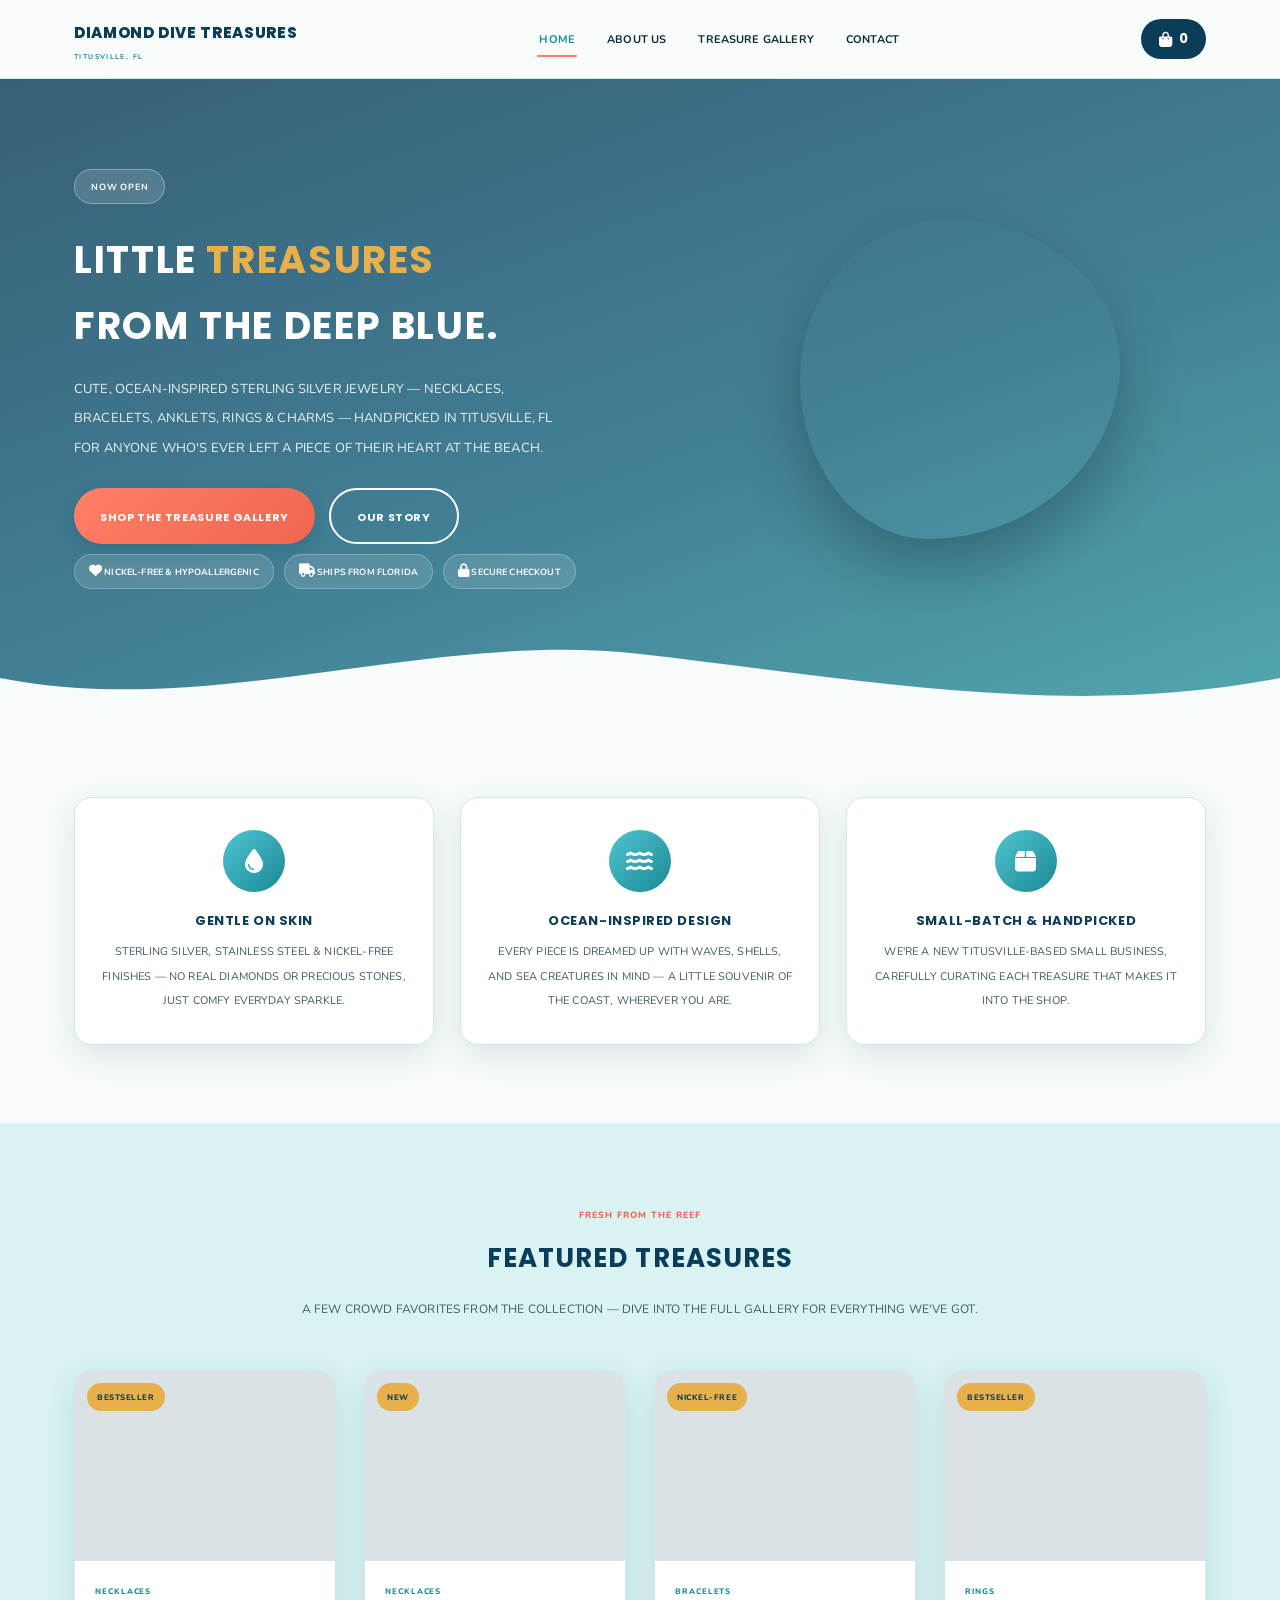
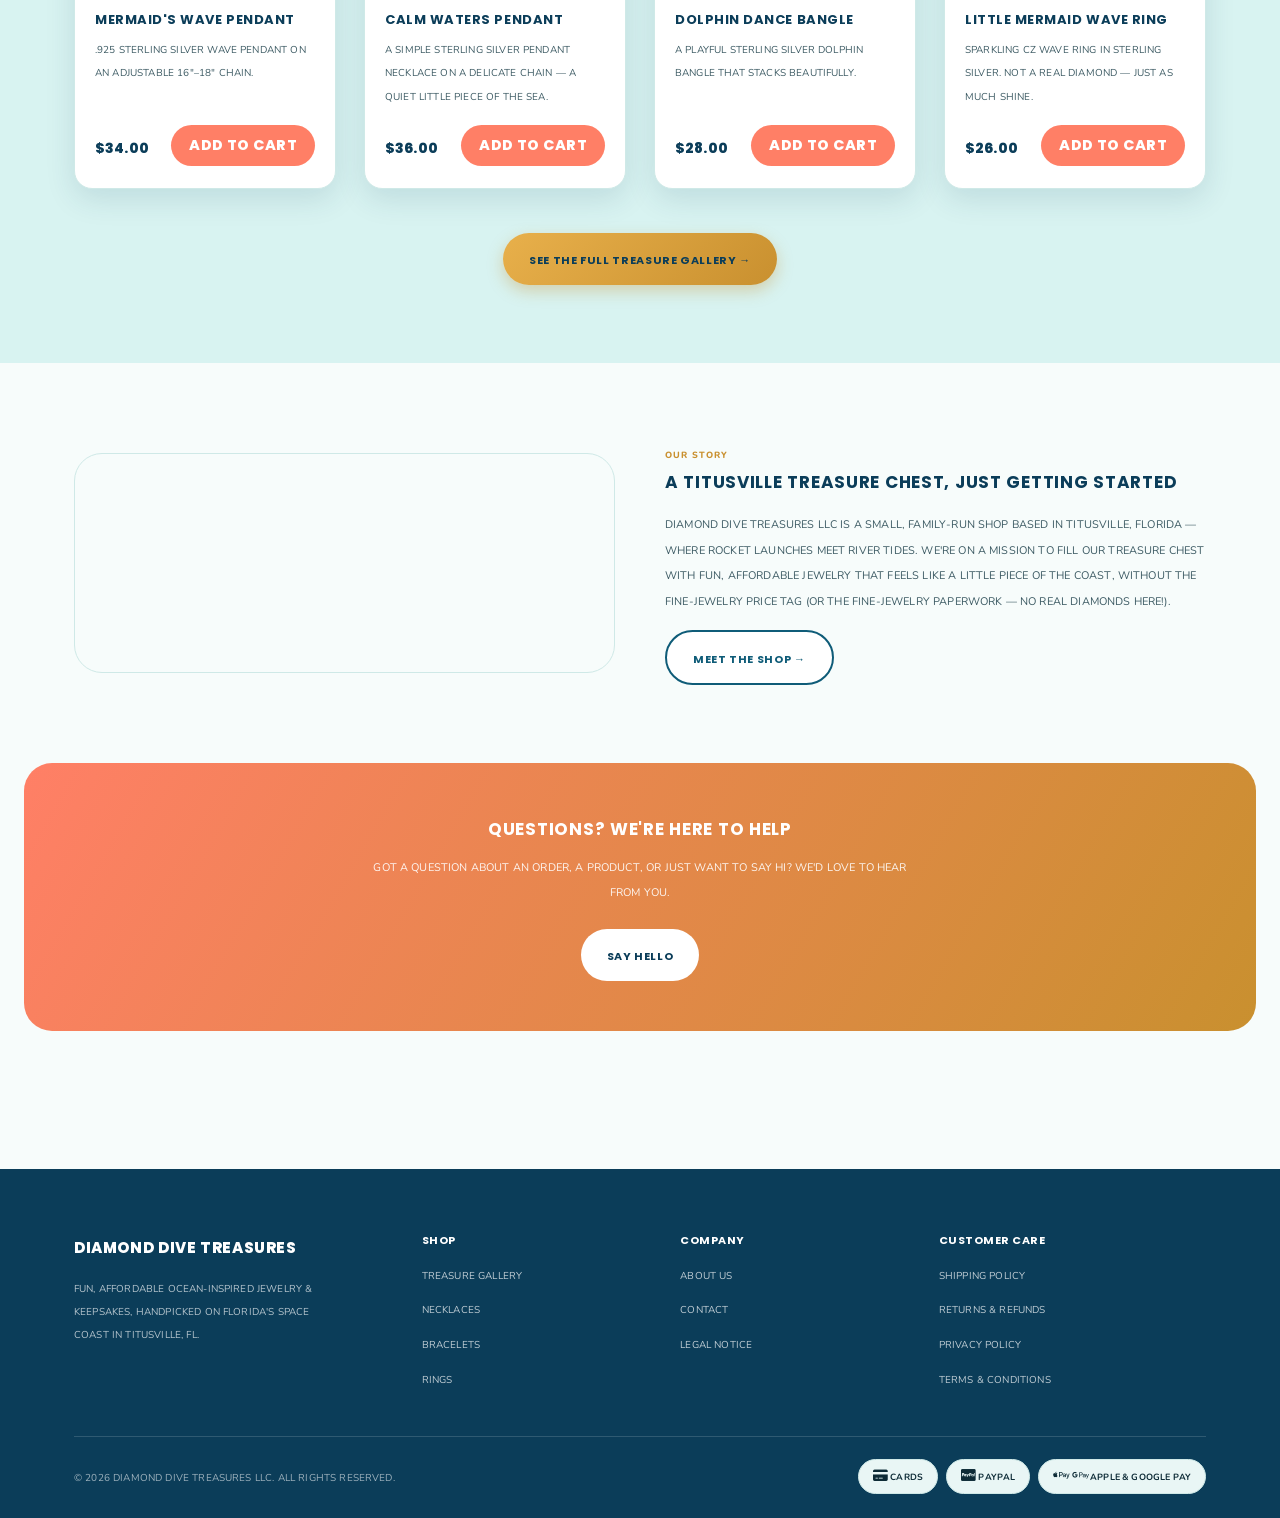
==== commit fca596a0: "Rename 5 items to match their stock photos honestly No Unsplash photo exists of an actual turtle-sha" ====
--- a/index.html
+++ b/index.html
@@ -130,18 +130,18 @@
         </div>
 
         <div class="product-card" data-category="necklaces">
-          <div class="product-media" style="background-image: linear-gradient(rgba(11,61,89,0.15), rgba(11,61,89,0.15)), url('https://images.unsplash.com/photo-1721103418312-b0057a8c31c2?crop=entropy&cs=tinysrgb&fit=max&fm=jpg&q=80&w=500'); background-size:cover; background-position:center;"><span class="tag">New</span></div>
+          <div class="product-media" style="background-image: linear-gradient(rgba(11,61,89,0.15), rgba(11,61,89,0.15)), url('https://images.unsplash.com/photo-1574814073514-5e43df731bb2?crop=entropy&cs=tinysrgb&fit=max&fm=jpg&q=80&w=500'); background-size:cover; background-position:center;"><span class="tag">New</span></div>
           <div class="product-body">
             <span class="product-cat">Necklaces</span>
-            <h3>Sea Turtle Voyage</h3>
-            <p class="desc">Sterling silver sea turtle pendant necklace — for the wanderer at heart.</p>
+            <h3>Calm Waters Pendant</h3>
+            <p class="desc">A simple sterling silver pendant necklace on a delicate chain — a quiet little piece of the sea.</p>
             <div class="product-footer">
               <span class="price">$36.00</span>
               <button class="snipcart-add-item"
                 data-item-id="ddt-005"
                 data-item-price="36.00"
                 data-item-url="/gallery.html"
-                data-item-name="Sea Turtle Voyage Necklace">Add to Cart</button>
+                data-item-name="Calm Waters Pendant Necklace">Add to Cart</button>
             </div>
           </div>
         </div>
